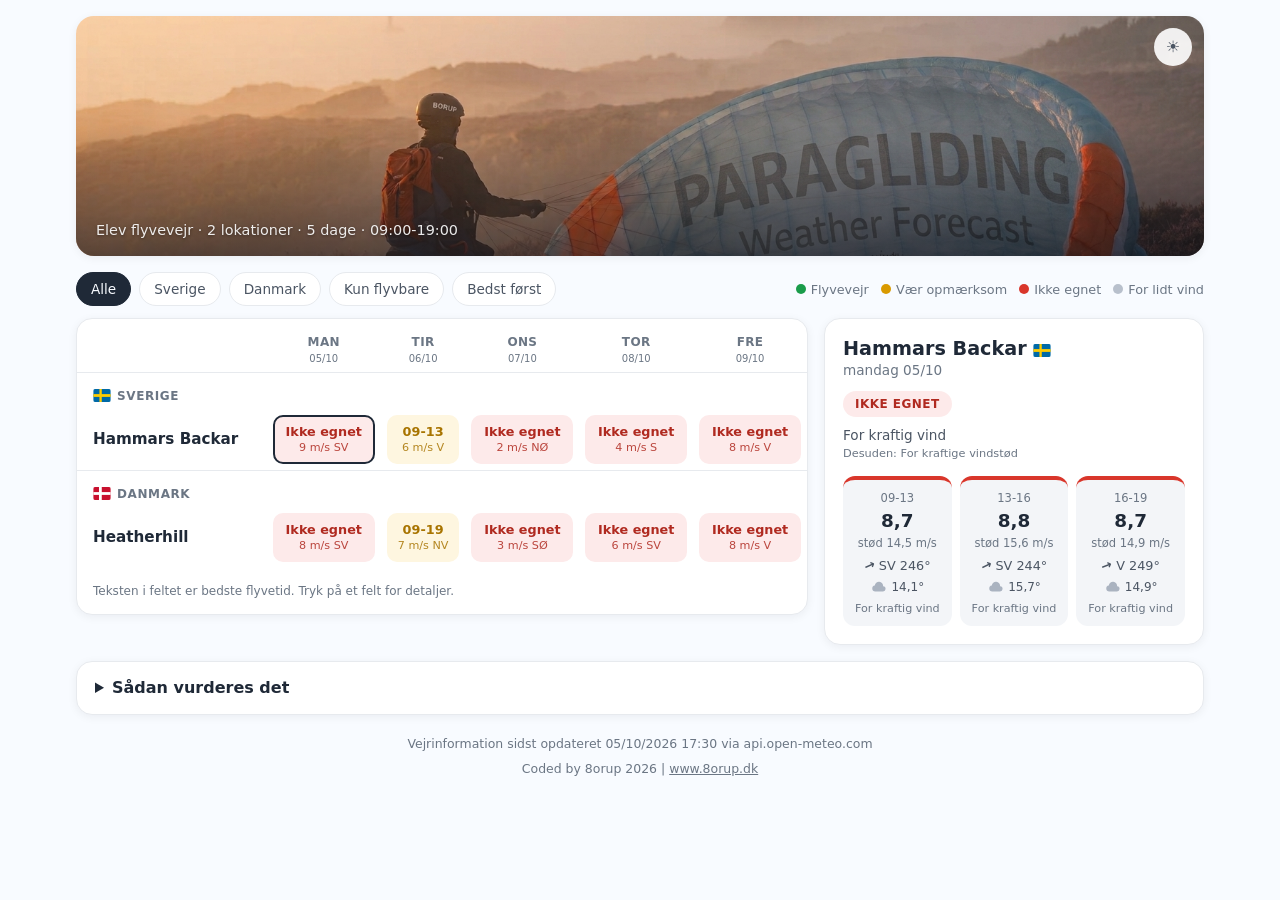
==== beta/index.html @ 3521bd7c "Add files via upload" ====
<!DOCTYPE html>
<html lang="da">
<head>
<meta charset="UTF-8">
<meta name="viewport" content="width=device-width, initial-scale=1.0">
<meta name="format-detection" content="telephone=no, date=no, address=no, email=no">
<title>Elev flyvevejr for paragliding i Danmark og Sverige</title>
<meta name="description" content="5 dages flyvevejr for paragliding på Hammars Backar, Heatherhill og Kyndeløse. Vind, vindstød, retning og nedbør, vurderet med elever i tanke.">
<meta name="robots" content="index, follow">
<link rel="canonical" href="https://www.8orup.dk/pg/">
<meta property="og:type" content="website">
<meta property="og:title" content="Elev flyvevejr for paragliding">
<meta property="og:description" content="5 dages flyvevejr for paragliding på Hammars Backar, Heatherhill og Kyndeløse.">
<meta property="og:url" content="https://www.8orup.dk/pg/">
<meta property="og:image" content="https://www.8orup.dk/pg/borup.jpg">
<link rel="stylesheet" href="style.css?v=19">
<script>
  (function () {
    try {
      var saved = localStorage.getItem("theme");
      if (saved === "light" || saved === "dark") {
        document.documentElement.setAttribute("data-theme", saved);
      }
    } catch (e) {}
  })();
</script>
</head>
<body>

<h1 class="visually-hidden">Elev flyvevejr for paragliding</h1>

<header class="hero">
  <button class="theme-toggle" id="theme-toggle" type="button" aria-label="Skift mellem lys og mørk">🌙</button>
  <p class="hero-text" id="hero-sub">Elev flyvevejr</p>
</header>

<div class="toolbar">
  <div class="filters" id="filters"></div>
  <button class="chip" id="only-fly" type="button" aria-pressed="false">Kun flyvbare</button>
  <button class="chip" id="sort" type="button" aria-pressed="false">Bedst først</button>
  <span class="spacer"></span>
  <div class="legend">
    <span><i class="dot bg-green"></i>Flyvevejr</span>
    <span><i class="dot bg-yellow"></i>Vær opmærksom</span>
    <span><i class="dot bg-red"></i>Ikke egnet</span>
    <span><i class="dot bg-grey"></i>For lidt vind</span>
  </div>
</div>

<div class="layout">
  <section class="panel">
    <div class="matrix-wrap"><table class="matrix" id="matrix"></table></div>
    <p class="matrix-foot">Teksten i feltet er bedste flyvetid. Tryk på et felt for detaljer.</p>
  </section>
  <aside class="panel detail" id="detail" aria-live="polite"></aside>
</div>

<div class="scrim" id="scrim"></div>

<details class="panel rules">
  <summary>Sådan vurderes det</summary>
  <div class="rules-grid">
    <div>
      <h3>Vindretning</h3>
      <p>Hver lokation har sine egne grønne og gule retninger. De vises som kompas når du trykker på et felt.</p>
    </div>
    <div>
      <h3>Vindstyrke</h3>
      <ul>
        <li>⚪ Under 3 m/s for lidt vind</li>
        <li>🟡 3-4 m/s marginalt</li>
        <li>🟢 4-7 m/s flyvbart</li>
        <li>🟡 7-8 m/s krævende</li>
        <li>🔴 Over 8 m/s for kraftig</li>
      </ul>
    </div>
    <div>
      <h3>Vindstød</h3>
      <ul>
        <li>🟢 Til og med 11 m/s</li>
        <li>🟡 11-13 m/s</li>
        <li>🔴 Over 13 m/s</li>
      </ul>
    </div>
    <div>
      <h3>Nedbør</h3>
      <ul>
        <li>🟢 Ingen målbar nedbør</li>
        <li>🟡 Nedbør i perioder</li>
        <li>🔴 Regn over 1 mm/t</li>
      </ul>
    </div>
    <div>
      <h3>Samlet vurdering</h3>
      <p>Én rød faktor gør perioden rød. Ingen røde men mindst én gul gør den gul. Alt grønt giver grøn.</p>
    </div>
    <div>
      <h3>Tidsvinduer</h3>
      <p>09-13, 13-16 og 16-19. Dagens farve viser det bedste vindue, så én dårlig periode ikke gør hele dagen dårlig.</p>
    </div>
  </div>
  <p class="note">Modellen er lavet til elever og er bevidst konservativ. Den er ikke en flyvetilladelse og erstatter ikke pilotens egen vurdering på stedet.</p>
</details>

<p class="updated" id="updated">Henter data...</p>

<footer class="page-footer">
  <p>Coded by 8orup 2026 | <a href="https://www.8orup.dk" target="_blank" rel="noopener">www.8orup.dk</a></p>
</footer>

<script>
  // ---------- Tema skift (lys / mørk) ----------
  const themeToggle = document.getElementById("theme-toggle");

  function applyThemeIcon() {
    const isDark = document.documentElement.getAttribute("data-theme") === "dark";
    themeToggle.textContent = isDark ? "🌙" : "☀️";
  }
  applyThemeIcon();

  themeToggle.addEventListener("click", () => {
    const isDark = document.documentElement.getAttribute("data-theme") === "dark";
    const next = isDark ? "light" : "dark";
    document.documentElement.setAttribute("data-theme", next);
    try { localStorage.setItem("theme", next); } catch (e) {}
    applyThemeIcon();
  });

  // ---------- Konstanter og hjælpere ----------
  const STATUS_LABEL = { green: "Flyvevejr", yellow: "Vær opmærksom", red: "Ikke egnet", grey: "For lidt vind" };
  const STATUS_SHORT = { green: "Ja", yellow: "Gul", red: "Nej", grey: "Lav" };
  const STATUS_RANK  = { green: 0, yellow: 1, grey: 2, red: 3 };

  const COUNTRY_NAME = { DK: "Danmark", SE: "Sverige", NO: "Norge", DE: "Tyskland" };
  const FLAG_EMOJI   = { "🇸🇪": "SE", "🇩🇰": "DK", "🇳🇴": "NO", "🇩🇪": "DE" };

  // Rigtige flag som SVG. Windows viser flag-emojis som bogstaver
  const FLAG_SVG = {
    SE: '<svg viewBox="0 0 37 28"><rect width="37" height="28" fill="#006AA7"/><rect x="13" width="5" height="28" fill="#FECC02"/><rect y="11" width="37" height="6" fill="#FECC02"/></svg>',
    DK: '<svg viewBox="0 0 37 28"><rect width="37" height="28" fill="#C8102E"/><rect x="12" width="6" height="28" fill="#fff"/><rect y="11" width="37" height="6" fill="#fff"/></svg>',
    NO: '<svg viewBox="0 0 22 16"><rect width="22" height="16" fill="#BA0C2F"/><rect x="6" width="4" height="16" fill="#fff"/><rect y="6" width="22" height="4" fill="#fff"/><rect x="7" width="2" height="16" fill="#00205B"/><rect y="7" width="22" height="2" fill="#00205B"/></svg>',
    DE: '<svg viewBox="0 0 5 3"><rect width="5" height="1" fill="#000"/><rect y="1" width="5" height="1" fill="#DD0000"/><rect y="2" width="5" height="1" fill="#FFCE00"/></svg>'
  };

  const WEEKDAYS      = ["Søn", "Man", "Tir", "Ons", "Tor", "Fre", "Lør"];
  const WEEKDAYS_FULL = ["søndag", "mandag", "tirsdag", "onsdag", "torsdag", "fredag", "lørdag"];

  const num1 = v => v.toFixed(1).replace(".", ",");
  const pad2 = v => String(v).padStart(2, "0");
  const parseDate = iso => new Date(iso + "T00:00:00");
  const ddmm = iso => { const d = parseDate(iso); return pad2(d.getDate()) + "/" + pad2(d.getMonth() + 1); };

  // PowerShell 5.1 kan skrive et array med ét element som en enkelt værdi
  function toArray(v) {
    if (!v) return [];
    if (Array.isArray(v)) return v;
    if (Array.isArray(v.value)) return v.value;
    return [v];
  }

  function countryOf(site) {
    return site.country || FLAG_EMOJI[site.flag] || "XX";
  }

  function flagHtml(code) {
    return FLAG_SVG[code] ? '<span class="flag">' + FLAG_SVG[code] + '</span>' : "";
  }

  function windArrow(degrees) {
    // Pilen peger derhen vinden blæser hen
    return '<span class="arrow" style="transform: rotate(' + ((degrees + 180) % 360) + 'deg)">&#8593;</span>';
  }

  // Egne SVG-vejrikoner så de ser ens ud på alle platforme
  const WEATHER_ICON = {
    clear:
      '<svg viewBox="0 0 24 24"><circle cx="12" cy="12" r="5" fill="#f6b73c"/>' +
      '<g stroke="#f6b73c" stroke-width="2" stroke-linecap="round">' +
      '<line x1="12" y1="1.5" x2="12" y2="4"/><line x1="12" y1="20" x2="12" y2="22.5"/>' +
      '<line x1="1.5" y1="12" x2="4" y2="12"/><line x1="20" y1="12" x2="22.5" y2="12"/>' +
      '<line x1="4.6" y1="4.6" x2="6.3" y2="6.3"/><line x1="17.7" y1="17.7" x2="19.4" y2="19.4"/>' +
      '<line x1="4.6" y1="19.4" x2="6.3" y2="17.7"/><line x1="17.7" y1="6.3" x2="19.4" y2="4.6"/></g></svg>',
    partly:
      '<svg viewBox="0 0 24 24"><circle cx="8" cy="8" r="3.2" fill="#f6b73c"/>' +
      '<g stroke="#f6b73c" stroke-width="1.6" stroke-linecap="round">' +
      '<line x1="8" y1="1.8" x2="8" y2="3"/><line x1="1.8" y1="8" x2="3" y2="8"/>' +
      '<line x1="3.6" y1="3.6" x2="4.5" y2="4.5"/><line x1="12.4" y1="3.6" x2="11.5" y2="4.5"/></g>' +
      '<path d="M9 19a3.6 3.6 0 0 1-.5-7.15A5 5 0 0 1 18.5 12.5 3.2 3.2 0 0 1 18 19H9z" fill="#aab3c0"/></svg>',
    cloud:
      '<svg viewBox="0 0 24 24"><path d="M7 18a4 4 0 0 1-.6-7.95A5.5 5.5 0 0 1 17.5 11 3.5 3.5 0 0 1 17 18H7z" fill="#aab3c0"/></svg>',
    fog:
      '<svg viewBox="0 0 24 24"><path d="M7 13a4 4 0 0 1-.6-7.95A5.5 5.5 0 0 1 17.5 6 3.5 3.5 0 0 1 17 13H7z" fill="#aab3c0"/>' +
      '<g stroke="#9aa4b2" stroke-width="2" stroke-linecap="round"><line x1="6" y1="17" x2="18" y2="17"/><line x1="8" y1="20" x2="16" y2="20"/></g></svg>',
    rain:
      '<svg viewBox="0 0 24 24"><path d="M7 15a4 4 0 0 1-.6-7.95A5.5 5.5 0 0 1 17.5 8 3.5 3.5 0 0 1 17 15H7z" fill="#aab3c0"/>' +
      '<g stroke="#4a90d9" stroke-width="2" stroke-linecap="round"><line x1="9" y1="18" x2="8" y2="21"/><line x1="13" y1="18" x2="12" y2="21"/><line x1="17" y1="18" x2="16" y2="21"/></g></svg>',
    snow:
      '<svg viewBox="0 0 24 24"><path d="M7 14a4 4 0 0 1-.6-7.95A5.5 5.5 0 0 1 17.5 7 3.5 3.5 0 0 1 17 14H7z" fill="#aab3c0"/>' +
      '<g fill="#8fbce8"><circle cx="9" cy="19" r="1.3"/><circle cx="13" cy="19" r="1.3"/><circle cx="17" cy="19" r="1.3"/></g></svg>',
    thunder:
      '<svg viewBox="0 0 24 24"><path d="M7 14a4 4 0 0 1-.6-7.95A5.5 5.5 0 0 1 17.5 7 3.5 3.5 0 0 1 17 14H7z" fill="#aab3c0"/>' +
      '<path d="M12 13l-3 5h2.2l-1 4 4-6h-2.4l1.2-3z" fill="#f6b73c"/></svg>'
  };

  // WMO-vejrkode fra open-meteo oversat til et af vores ikoner
  function weatherIconKey(code) {
    if (code === 0) return "clear";
    if (code <= 2) return "partly";
    if (code === 3) return "cloud";
    if (code === 45 || code === 48) return "fog";
    if (code >= 51 && code <= 67) return "rain";
    if (code >= 71 && code <= 77) return "snow";
    if (code >= 80 && code <= 82) return "rain";
    if (code >= 85 && code <= 86) return "snow";
    if (code >= 95) return "thunder";
    return "cloud";
  }

  function weatherIconHtml(code) {
    if (typeof code !== "number") return "";
    return WEATHER_ICON[weatherIconKey(code)] || "";
  }

  // ---------- Kompas ----------

  // Buer fra weather.json kan være {from,to} eller [from,to]
  function arcList(v) {
    return toArray(v).map(a => Array.isArray(a) ? { from: a[0], to: a[1] } : { from: a.from, to: a.to })
                     .filter(a => typeof a.from === "number" && typeof a.to === "number");
  }

  function arcText(v) {
    return arcList(v).map(a => a.from + "°-" + a.to + "°").join(" og ");
  }

  function arcPath(cx, cy, r, from, to) {
    if (to < from) to += 360;
    const a1 = (from - 90) * Math.PI / 180;
    const a2 = (to - 90) * Math.PI / 180;
    const large = (to - from) > 180 ? 1 : 0;
    return "M" + (cx + r * Math.cos(a1)) + " " + (cy + r * Math.sin(a1)) +
           " A" + r + " " + r + " 0 " + large + " 1 " + (cx + r * Math.cos(a2)) + " " + (cy + r * Math.sin(a2));
  }

  function compassSvg(site, degrees) {
    let s = '<svg width="96" height="96" viewBox="0 0 96 96" role="img" aria-label="Kompas med gode vindretninger">';
    s += '<circle cx="48" cy="48" r="36" fill="none" stroke="var(--red)" stroke-opacity=".35" stroke-width="9"/>';
    arcList(site.fairArcs).forEach(a => s += '<path d="' + arcPath(48, 48, 36, a.from, a.to) + '" fill="none" stroke="var(--yellow)" stroke-width="9"/>');
    arcList(site.goodArcs).forEach(a => s += '<path d="' + arcPath(48, 48, 36, a.from, a.to) + '" fill="none" stroke="var(--green)" stroke-width="9"/>');
    [["N", 48, 9], ["Ø", 89, 51], ["S", 48, 94], ["V", 7, 51]].forEach(l =>
      s += '<text x="' + l[1] + '" y="' + l[2] + '" font-size="8" text-anchor="middle" fill="var(--muted)">' + l[0] + '</text>');
    // Pilen kommer ind fra vindretningen mod midten
    s += '<g transform="rotate(' + degrees + ' 48 48)">' +
           '<line x1="48" y1="16" x2="48" y2="56" stroke="var(--strong)" stroke-width="3" stroke-linecap="round"/>' +
           '<path d="M41 52 L48 62 L55 52 Z" fill="var(--strong)"/></g>';
    return s + '</svg>';
  }

  // ---------- Tilstand ----------
  let DATA = null;
  const state = { country: "ALL", onlyFly: false, sort: false, site: null, day: 0 };

  function isFlyable(site) {
    return site.days.some(d => d.status === "green" || d.status === "yellow");
  }

  function visibleSites() {
    let list = DATA.sites.slice();
    if (state.country !== "ALL") list = list.filter(s => countryOf(s) === state.country);
    if (state.onlyFly) list = list.filter(isFlyable);
    if (state.sort) {
      const di = state.day;
      list.sort((a, b) => (STATUS_RANK[(a.days[di] || {}).status] ?? 9) - (STATUS_RANK[(b.days[di] || {}).status] ?? 9));
    }
    return list;
  }

  // ---------- Filtre ----------
  function renderFilters() {
    const countries = [...new Set(DATA.sites.map(countryOf))];
    const el = document.getElementById("filters");

    // Filtre giver kun mening når der er mere end ét land
    if (countries.length < 2) { el.innerHTML = ""; return; }

    const opts = [["ALL", "Alle"]].concat(countries.map(c => [c, COUNTRY_NAME[c] || c]));
    el.innerHTML = opts.map(o =>
      '<button class="chip" type="button" data-c="' + o[0] + '" aria-pressed="' + (state.country === o[0]) + '">' + o[1] + '</button>'
    ).join("");
  }

  // ---------- Oversigt ----------
  function cellHtml(site, day, dayIndex) {
    const selected = state.site === site.name && state.day === dayIndex;
    const top = day.bestTime
      ? day.bestTime
      : '<span class="long">' + STATUS_LABEL[day.status] + '</span><span class="short">' + STATUS_SHORT[day.status] + '</span>';

    return '<button type="button" class="cell st-' + day.status + (selected ? ' selected' : '') + '" ' +
             'data-site="' + site.name + '" data-day="' + dayIndex + '" ' +
             'aria-label="' + site.name + ', ' + WEEKDAYS_FULL[parseDate(day.date).getDay()] + ': ' + STATUS_LABEL[day.status] + '">' +
             '<b>' + top + '</b>' +
             '<span class="sub">' + Math.round(day.wind) + ' m/s ' + day.direction + '</span>' +
           '</button>';
  }

  function renderMatrix() {
    const list = visibleSites();
    const days = DATA.sites[0].days;
    const todayIso = new Date().toISOString().slice(0, 10);
    const cols = days.length + 1;

    let h = '<thead><tr><th class="site"></th>';
    days.forEach(d => {
      const isToday = d.date === todayIso;
      h += '<th class="' + (isToday ? 'today' : '') + '">' +
             (isToday ? 'I dag' : WEEKDAYS[parseDate(d.date).getDay()]) +
             '<small>' + ddmm(d.date) + '</small></th>';
    });
    h += '</tr></thead><tbody>';

    // Grupperes efter land, medmindre der sorteres efter bedste status
    const groups = state.sort
      ? [[null, list]]
      : [...new Set(list.map(countryOf))].map(c => [c, list.filter(s => countryOf(s) === c)]);

    groups.forEach(([country, sites]) => {
      if (country) {
        h += '<tr class="group-row"><td colspan="' + cols + '">' + flagHtml(country) + (COUNTRY_NAME[country] || country) + '</td></tr>';
      }
      sites.forEach(site => {
        const good = arcText(site.goodArcs);
        h += '<tr><td class="site"><div class="site-name">' + site.name + '</div>' +
               (good ? '<div class="site-meta">Grøn ' + good + '</div>' : '') + '</td>';
        site.days.forEach((d, i) => h += '<td>' + cellHtml(site, d, i) + '</td>');
        h += '</tr>';
      });
    });

    if (!list.length) h += '<tr><td colspan="' + cols + '" class="empty">Ingen lokationer matcher filteret</td></tr>';

    document.getElementById("matrix").innerHTML = h + '</tbody>';
  }

  // ---------- Detaljer ----------
  function renderDetail() {
    const el = document.getElementById("detail");
    const site = DATA.sites.find(s => s.name === state.site);
    const day = site && site.days[state.day];

    if (!day) { el.innerHTML = '<p class="empty">Vælg et felt i oversigten</p>'; return; }

    const windows = toArray(day.windows).filter(w => w && typeof w.wind === "number");
    const secondary = toArray(day.secondaryReasons);
    const rep = windows.find(w => w.status === day.status) || day;

    let h =
      '<div class="detail-head">' +
        '<div><h2>' + site.name + ' ' + flagHtml(countryOf(site)) + '</h2>' +
        '<div class="date">' + WEEKDAYS_FULL[parseDate(day.date).getDay()] + ' ' + ddmm(day.date) + '</div></div>' +
        '<button class="close" id="detail-close" type="button" aria-label="Luk">&times;</button>' +
      '</div>' +
      '<span class="pill st-' + day.status + '">' + STATUS_LABEL[day.status].toUpperCase() + '</span>' +
      (day.bestTime ? '<p class="best">Bedste flyvetid <b>' + day.bestTime + '</b></p>' : '') +
      '<p class="reason">' + (day.primaryReason || day.reason) +
        (secondary.length && day.status !== "green" ? '<small>Desuden: ' + secondary.join(", ") + '</small>' : '') +
      '</p>';

    if (windows.length) {
      h += '<div class="windows">';
      windows.forEach(w => {
        h += '<div class="win st-' + w.status + '" title="' + w.label + '">' +
               '<div class="t">' + w.range + '</div>' +
               '<div class="w">' + num1(w.wind) + '</div>' +
               '<div class="g">stød ' + num1(w.gust) + ' m/s</div>' +
               '<div class="d">' + windArrow(w.degrees) + w.direction + ' ' + Math.round(w.degrees) + '°</div>' +
               '<div class="wx">' + weatherIconHtml(w.weatherCode) + num1(w.temperature) + '°' +
                 (w.precipitation > 0 ? ' · ' + num1(w.precipitation) + ' mm' : '') + '</div>' +
               '<div class="why">' + (w.primaryReason || w.reason) + '</div>' +
             '</div>';
      });
      h += '</div>';
    }

    if (arcList(site.goodArcs).length) {
      h += '<div class="compass-row">' + compassSvg(site, rep.degrees) +
             '<ul class="compass-txt">' +
               '<li><i class="dot bg-green"></i>' + arcText(site.goodArcs) + '</li>' +
               (arcList(site.fairArcs).length ? '<li><i class="dot bg-yellow"></i>' + arcText(site.fairArcs) + '</li>' : '') +
               '<li><i class="dot bg-red"></i>Resten</li>' +
               '<li class="hint">Pilen viser vinden i det bedste vindue</li>' +
             '</ul></div>';
    }

    if (site.windy) {
      h += '<div class="links"><a href="' + site.windy + '" target="_blank" rel="noopener">Se vind på Windy &#8599;</a></div>';
    }

    el.innerHTML = h;
    document.getElementById("detail-close").addEventListener("click", closeDetail);
  }

  const detailEl = document.getElementById("detail");
  const scrimEl = document.getElementById("scrim");

  function openDetail()  { detailEl.classList.add("open");    scrimEl.classList.add("open"); }
  function closeDetail() { detailEl.classList.remove("open"); scrimEl.classList.remove("open"); }

  function renderAll() { renderFilters(); renderMatrix(); renderDetail(); }

  // ---------- Hændelser ----------
  document.getElementById("filters").addEventListener("click", e => {
    const b = e.target.closest("[data-c]");
    if (!b) return;
    state.country = b.dataset.c;
    renderAll();
  });

  document.getElementById("only-fly").addEventListener("click", e => {
    state.onlyFly = !state.onlyFly;
    e.currentTarget.setAttribute("aria-pressed", state.onlyFly);
    renderMatrix();
  });

  document.getElementById("sort").addEventListener("click", e => {
    state.sort = !state.sort;
    e.currentTarget.setAttribute("aria-pressed", state.sort);
    renderMatrix();
  });

  document.getElementById("matrix").addEventListener("click", e => {
    const b = e.target.closest(".cell");
    if (!b) return;
    state.site = b.dataset.site;
    state.day = Number(b.dataset.day);
    renderMatrix();
    renderDetail();
    openDetail();
  });

  scrimEl.addEventListener("click", closeDetail);
  document.addEventListener("keydown", e => { if (e.key === "Escape") closeDetail(); });

  function formatUpdated(iso) {
    const d = new Date(iso);
    return "Vejrinformation sidst opdateret " + pad2(d.getDate()) + "/" + pad2(d.getMonth() + 1) + "/" + d.getFullYear() +
           " " + pad2(d.getHours()) + ":" + pad2(d.getMinutes()) + " via api.open-meteo.com";
  }

  // ---------- Hent data ----------
  fetch("weather.json?" + Date.now())
    .then(r => {
      if (!r.ok) throw new Error("HTTP " + r.status);
      return r.json();
    })
    .then(data => {
      data.sites = toArray(data.sites);
      data.sites.forEach(s => s.days = toArray(s.days));
      DATA = data;

      // Start med den lokation der ser bedst ud i dag
      const first = data.sites.slice().sort((a, b) =>
        (STATUS_RANK[(a.days[0] || {}).status] ?? 9) - (STATUS_RANK[(b.days[0] || {}).status] ?? 9))[0];
      state.site = first ? first.name : null;

      document.getElementById("hero-sub").textContent =
        "Elev flyvevejr · " + data.sites.length + " lokationer · " + (data.forecastDays || 5) + " dage · " + (data.flyingHours || "");
      document.getElementById("updated").textContent = formatUpdated(data.updated);
      renderAll();
    })
    .catch(err => {
      document.getElementById("updated").textContent = "Kunne ikke hente weather.json (" + err.message + ")";
    });
</script>

</body>
</html>
---- beta/style.css ----
:root {
  --bg: #f8fbff;
  --text: #4b5563;
  --strong: #1f2937;
  --muted: #6b7684;
  --line: #e7eaee;
  --card-bg: #ffffff;
  --card-shadow: 0 2px 10px rgba(20, 25, 35, 0.06);
  --surface: #f3f5f8;
  --accent: #2b6cb0;

  --green: #1a9c4a;
  --green-bg: #e8f7ee;
  --green-text: #157a3b;

  --yellow: #d99a00;
  --yellow-bg: #fef6e0;
  --yellow-text: #a87400;

  --red: #d9362b;
  --red-bg: #fdeaea;
  --red-text: #b02a20;

  --grey: #b8c0cc;
  --grey-bg: #eef1f4;
  --grey-text: #6b7684;
}

:root[data-theme="dark"] {
  --bg: #14171c;
  --text: #c9d1d9;
  --strong: #e6edf3;
  --muted: #8b949e;
  --line: #2a2f37;
  --card-bg: #1b1f26;
  --card-shadow: 0 2px 12px rgba(0, 0, 0, 0.45);
  --surface: #232831;
  --accent: #6aa9ff;

  --green: #2ecc71;
  --green-bg: rgba(26, 156, 74, 0.18);
  --green-text: #57d98a;

  --yellow: #e0a92e;
  --yellow-bg: rgba(217, 154, 0, 0.18);
  --yellow-text: #f0c14b;

  --red: #e15a4f;
  --red-bg: rgba(217, 54, 43, 0.20);
  --red-text: #f08a80;

  --grey: #6b7684;
  --grey-bg: rgba(255, 255, 255, 0.08);
  --grey-text: #aeb6c0;
}

html[data-theme="dark"] { background: #14171c; }

* { box-sizing: border-box; margin: 0; padding: 0; }

body {
  font-family: system-ui, -apple-system, "Segoe UI", Roboto, sans-serif;
  background: var(--bg);
  color: var(--text);
  line-height: 1.5;
  padding: 16px 16px 48px;
  max-width: 1160px;
  margin: 0 auto;
}

button { font: inherit; color: inherit; }

.visually-hidden {
  position: absolute;
  width: 1px;
  height: 1px;
  padding: 0;
  margin: -1px;
  overflow: hidden;
  clip: rect(0, 0, 0, 0);
  white-space: nowrap;
  border: 0;
}

/* ---------- Header ---------- */

.hero {
  position: relative;
  border-radius: 18px;
  overflow: hidden;
  aspect-ratio: 1584 / 672;
  max-height: 240px;
  width: 100%;
  background: #333 url("borup.jpg") center 35% / cover;
  box-shadow: var(--card-shadow);
  margin-bottom: 16px;
}

.hero::after {
  content: "";
  position: absolute;
  inset: 0;
  background: linear-gradient(0deg, rgba(15, 20, 30, 0.6) 0%, rgba(15, 20, 30, 0) 55%);
}

.hero-text {
  position: absolute;
  left: 20px;
  right: 20px;
  bottom: 14px;
  z-index: 1;
  color: rgba(255, 255, 255, 0.9);
  font-size: 0.9rem;
  text-shadow: 0 1px 3px rgba(0, 0, 0, 0.4);
}

.theme-toggle {
  position: absolute;
  top: 12px;
  right: 12px;
  z-index: 2;
  width: 38px;
  height: 38px;
  border-radius: 50%;
  border: 0;
  background: rgba(255, 255, 255, 0.9);
  cursor: pointer;
  font-size: 1rem;
  line-height: 1;
}

/* ---------- Værktøjslinje ---------- */

.toolbar {
  display: flex;
  flex-wrap: wrap;
  gap: 8px;
  align-items: center;
  margin-bottom: 12px;
}

.filters { display: flex; gap: 8px; flex-wrap: wrap; }

.chip {
  border: 1px solid var(--line);
  background: var(--card-bg);
  border-radius: 999px;
  padding: 6px 14px;
  font-size: 0.85rem;
  cursor: pointer;
}

.chip:hover { border-color: var(--muted); }

.chip[aria-pressed="true"] {
  background: var(--strong);
  color: var(--bg);
  border-color: var(--strong);
}

.toolbar .spacer { flex: 1; }

.legend {
  display: flex;
  gap: 12px;
  font-size: 0.8rem;
  color: var(--muted);
  flex-wrap: wrap;
}

.legend span { display: inline-flex; align-items: center; gap: 5px; }

.dot {
  width: 10px;
  height: 10px;
  border-radius: 50%;
  display: inline-block;
  flex: none;
}

.bg-green  { background: var(--green); }
.bg-yellow { background: var(--yellow); }
.bg-red    { background: var(--red); }
.bg-grey   { background: var(--grey); }

/* ---------- Layout ---------- */

.layout {
  display: grid;
  grid-template-columns: minmax(0, 1fr) 380px;
  gap: 16px;
  align-items: start;
}

.panel {
  background: var(--card-bg);
  border-radius: 16px;
  box-shadow: var(--card-shadow);
  border: 1px solid var(--line);
}

/* ---------- Oversigt ---------- */

.matrix-wrap { overflow-x: auto; padding-bottom: 8px; }

.matrix { width: 100%; border-collapse: separate; border-spacing: 0; }

.matrix th,
.matrix td { padding: 6px; text-align: center; }

.matrix thead th {
  font-size: 0.75rem;
  font-weight: 600;
  color: var(--muted);
  text-transform: uppercase;
  letter-spacing: 0.03em;
  padding-top: 14px;
}

.matrix thead th small {
  display: block;
  font-weight: 400;
  text-transform: none;
  letter-spacing: 0;
}

.matrix thead th.today { color: var(--accent); }

.matrix .site { text-align: left; padding-left: 16px; white-space: nowrap; }

.site-name { font-weight: 600; color: var(--strong); font-size: 0.95rem; }
.site-meta { font-size: 0.75rem; color: var(--muted); }

.group-row td {
  text-align: left;
  padding: 14px 16px 4px;
  font-size: 0.75rem;
  font-weight: 700;
  color: var(--muted);
  text-transform: uppercase;
  letter-spacing: 0.05em;
  border-top: 1px solid var(--line);
}

.flag {
  display: inline-block;
  width: 18px;
  height: 13px;
  vertical-align: -2px;
  margin-right: 6px;
  border-radius: 2px;
  overflow: hidden;
}

.flag svg { width: 100%; height: 100%; display: block; }

.cell {
  width: 100%;
  min-width: 62px;
  border: 2px solid transparent;
  border-radius: 10px;
  padding: 7px 4px;
  cursor: pointer;
  display: flex;
  flex-direction: column;
  align-items: center;
  gap: 1px;
  font-size: 0.78rem;
  line-height: 1.25;
}

.cell b { font-size: 0.8rem; }
.cell .sub { font-size: 0.7rem; opacity: 0.85; }
.cell .short { display: none; }

.cell.st-green  { background: var(--green-bg);  color: var(--green-text); }
.cell.st-yellow { background: var(--yellow-bg); color: var(--yellow-text); }
.cell.st-red    { background: var(--red-bg);    color: var(--red-text); }
.cell.st-grey   { background: var(--grey-bg);   color: var(--grey-text); }

.cell.selected { border-color: var(--strong); }
.cell:focus-visible { outline: 2px solid var(--accent); outline-offset: 2px; }

.matrix-foot { font-size: 0.75rem; color: var(--muted); padding: 6px 16px 14px; }

.empty { color: var(--muted); font-size: 0.9rem; padding: 20px 0; text-align: center; }

/* ---------- Detaljer ---------- */

.detail { padding: 18px; position: sticky; top: 16px; }

.detail-head { display: flex; justify-content: space-between; gap: 8px; align-items: flex-start; }
.detail h2 { font-size: 1.2rem; color: var(--strong); line-height: 1.2; }
.detail .date { font-size: 0.85rem; color: var(--muted); }

.pill {
  display: inline-block;
  margin-top: 10px;
  padding: 4px 12px;
  border-radius: 999px;
  font-size: 0.75rem;
  font-weight: 700;
  letter-spacing: 0.04em;
}

.pill.st-green  { background: var(--green-bg);  color: var(--green-text); }
.pill.st-yellow { background: var(--yellow-bg); color: var(--yellow-text); }
.pill.st-red    { background: var(--red-bg);    color: var(--red-text); }
.pill.st-grey   { background: var(--grey-bg);   color: var(--grey-text); }

.best { font-size: 0.9rem; margin-top: 6px; color: var(--strong); }

.reason { font-size: 0.85rem; margin-top: 8px; }
.reason small { display: block; color: var(--muted); }

.windows { display: grid; grid-template-columns: repeat(3, 1fr); gap: 8px; margin-top: 14px; }

.win {
  background: var(--surface);
  border-radius: 12px;
  padding: 10px 8px;
  text-align: center;
  border-top: 4px solid var(--grey);
}

.win.st-green  { border-top-color: var(--green); }
.win.st-yellow { border-top-color: var(--yellow); }
.win.st-red    { border-top-color: var(--red); }

.win .t   { font-size: 0.72rem; color: var(--muted); }
.win .w   { font-size: 1.15rem; font-weight: 700; color: var(--strong); }
.win .g   { font-size: 0.72rem; color: var(--muted); }
.win .d   { font-size: 0.8rem; margin-top: 4px; display: flex; justify-content: center; align-items: center; gap: 4px; }
.win .wx  { font-size: 0.75rem; margin-top: 2px; display: flex; justify-content: center; align-items: center; gap: 3px; }
.win .wx svg { width: 18px; height: 18px; }
.win .why { font-size: 0.7rem; margin-top: 6px; color: var(--muted); line-height: 1.3; }

.arrow { display: inline-block; font-weight: 700; }

.compass-row {
  display: flex;
  gap: 14px;
  align-items: center;
  margin-top: 16px;
  padding-top: 14px;
  border-top: 1px solid var(--line);
}

.compass-row svg { flex: none; }
.compass-txt { font-size: 0.8rem; }
.compass-txt li { list-style: none; display: flex; gap: 6px; align-items: center; }
.compass-txt .hint { color: var(--muted); margin-top: 4px; }

.links { margin-top: 14px; font-size: 0.85rem; }
.links a { color: var(--accent); text-decoration: none; font-weight: 600; }

.close {
  display: none;
  border: 0;
  background: var(--surface);
  width: 32px;
  height: 32px;
  border-radius: 50%;
  cursor: pointer;
  font-size: 1.2rem;
  flex: none;
}

.scrim { display: none; }

/* ---------- Sådan vurderes det ---------- */

details.rules { margin-top: 16px; padding: 14px 18px; }
details.rules summary { cursor: pointer; font-weight: 600; color: var(--strong); }

.rules-grid {
  display: grid;
  grid-template-columns: repeat(auto-fit, minmax(220px, 1fr));
  gap: 16px;
  margin-top: 12px;
  font-size: 0.85rem;
}

.rules-grid h3 { font-size: 0.85rem; color: var(--strong); margin-bottom: 4px; }
.rules-grid li { list-style: none; }

.note { font-size: 0.8rem; color: var(--muted); margin-top: 12px; }

.updated { text-align: center; font-size: 0.78rem; color: var(--muted); margin-top: 20px; }

.page-footer { text-align: center; color: var(--muted); font-size: 0.78rem; margin-top: 6px; }
.page-footer a { color: inherit; }

/* ---------- Mobil ---------- */

@media (max-width: 900px) {
  .layout { grid-template-columns: 1fr; }

  /* Detaljer glider op som et bundark */
  .detail {
    position: fixed;
    left: 0;
    right: 0;
    bottom: 0;
    top: auto;
    max-height: 85vh;
    overflow: auto;
    border-radius: 18px 18px 0 0;
    transform: translateY(105%);
    transition: transform 0.25s;
    z-index: 20;
  }

  .detail.open { transform: none; }
  .close { display: block; }

  .scrim { position: fixed; inset: 0; background: rgba(0, 0, 0, 0.35); z-index: 15; }
  .scrim.open { display: block; }

  .matrix .site {
    position: sticky;
    left: 0;
    background: var(--card-bg);
    z-index: 1;
    padding-left: 12px;
    max-width: 120px;
    white-space: normal;
  }

  .site-name { font-size: 0.85rem; line-height: 1.25; }
  .site-meta, .cell .sub, .cell .long { display: none; }
  .cell .short { display: inline; }

  .matrix th,
  .matrix td { padding: 4px 3px; }

  .cell { min-width: 48px; padding: 9px 2px; font-size: 0.72rem; }

  .legend { width: 100%; }
}
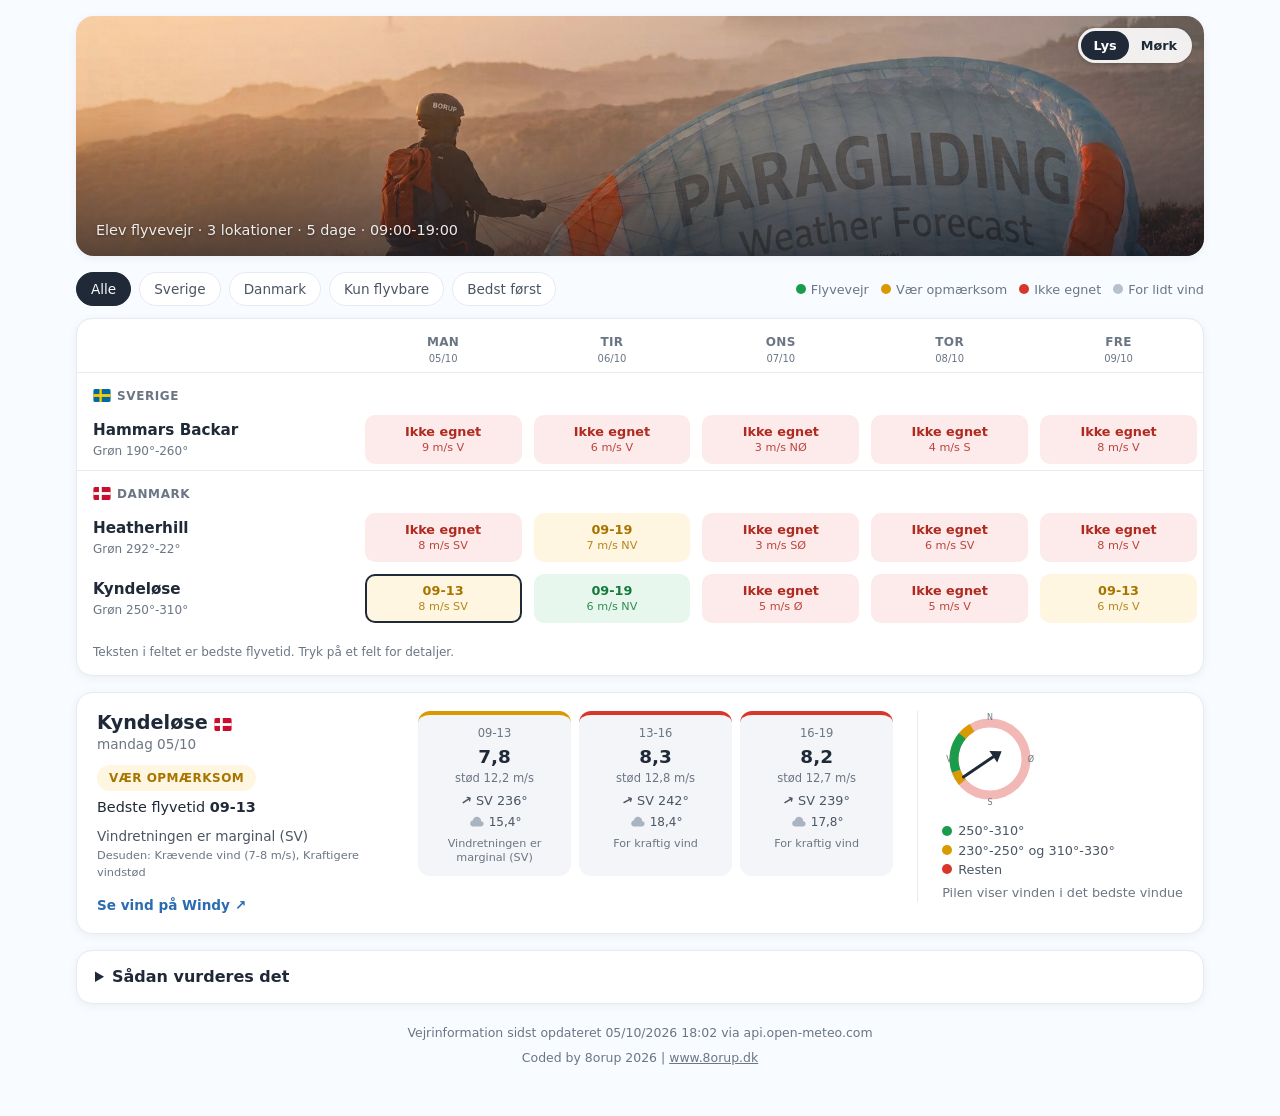
==== commit 08986a5c: "Update index.html" ====
--- a/beta/index.html
+++ b/beta/index.html
@@ -13,7 +13,7 @@
 <meta property="og:description" content="5 dages flyvevejr for paragliding på Hammars Backar, Heatherhill og Kyndeløse.">
 <meta property="og:url" content="https://www.8orup.dk/pg/">
 <meta property="og:image" content="https://www.8orup.dk/pg/borup.jpg">
-<link rel="stylesheet" href="style.css?v=19">
+<link rel="stylesheet" href="style.css?v=20">
 <script>
   (function () {
     try {
@@ -30,7 +30,10 @@
 <h1 class="visually-hidden">Elev flyvevejr for paragliding</h1>
 
 <header class="hero">
-  <button class="theme-toggle" id="theme-toggle" type="button" aria-label="Skift mellem lys og mørk">🌙</button>
+  <div class="theme-switch" role="group" aria-label="Tema">
+    <button type="button" data-theme-choice="light">Lys</button>
+    <button type="button" data-theme-choice="dark">Mørk</button>
+  </div>
   <p class="hero-text" id="hero-sub">Elev flyvevejr</p>
 </header>
 
@@ -110,21 +113,20 @@
 
 <script>
   // ---------- Tema skift (lys / mørk) ----------
-  const themeToggle = document.getElementById("theme-toggle");
-
-  function applyThemeIcon() {
-    const isDark = document.documentElement.getAttribute("data-theme") === "dark";
-    themeToggle.textContent = isDark ? "🌙" : "☀️";
-  }
-  applyThemeIcon();
-
-  themeToggle.addEventListener("click", () => {
-    const isDark = document.documentElement.getAttribute("data-theme") === "dark";
-    const next = isDark ? "light" : "dark";
+  const themeButtons = document.querySelectorAll("[data-theme-choice]");
+
+  function applyThemeButtons() {
+    const current = document.documentElement.getAttribute("data-theme") === "dark" ? "dark" : "light";
+    themeButtons.forEach(b => b.setAttribute("aria-pressed", b.dataset.themeChoice === current));
+  }
+  applyThemeButtons();
+
+  themeButtons.forEach(b => b.addEventListener("click", () => {
+    const next = b.dataset.themeChoice;
     document.documentElement.setAttribute("data-theme", next);
     try { localStorage.setItem("theme", next); } catch (e) {}
-    applyThemeIcon();
-  });
+    applyThemeButtons();
+  }));
 
   // ---------- Konstanter og hjælpere ----------
   const STATUS_LABEL = { green: "Flyvevejr", yellow: "Vær opmærksom", red: "Ikke egnet", grey: "For lidt vind" };
@@ -355,6 +357,7 @@
     const rep = windows.find(w => w.status === day.status) || day;
 
     let h =
+      '<div class="detail-info">' +
       '<div class="detail-head">' +
         '<div><h2>' + site.name + ' ' + flagHtml(countryOf(site)) + '</h2>' +
         '<div class="date">' + WEEKDAYS_FULL[parseDate(day.date).getDay()] + ' ' + ddmm(day.date) + '</div></div>' +
@@ -364,7 +367,9 @@
       (day.bestTime ? '<p class="best">Bedste flyvetid <b>' + day.bestTime + '</b></p>' : '') +
       '<p class="reason">' + (day.primaryReason || day.reason) +
         (secondary.length && day.status !== "green" ? '<small>Desuden: ' + secondary.join(", ") + '</small>' : '') +
-      '</p>';
+      '</p>' +
+      (site.windy ? '<div class="links"><a href="' + site.windy + '" target="_blank" rel="noopener">Se vind på Windy &#8599;</a></div>' : '') +
+      '</div>';
 
     if (windows.length) {
       h += '<div class="windows">';
@@ -392,10 +397,6 @@
              '</ul></div>';
     }
 
-    if (site.windy) {
-      h += '<div class="links"><a href="' + site.windy + '" target="_blank" rel="noopener">Se vind på Windy &#8599;</a></div>';
-    }
-
     el.innerHTML = h;
     document.getElementById("detail-close").addEventListener("click", closeDetail);
   }
@@ -436,6 +437,10 @@
     renderMatrix();
     renderDetail();
     openDetail();
+    // På computer ligger detaljerne under oversigten. Rul dem i syne hvis de er skjult
+    if (window.matchMedia("(min-width: 901px)").matches) {
+      detailEl.scrollIntoView({ behavior: "smooth", block: "nearest" });
+    }
   });
 
   scrimEl.addEventListener("click", closeDetail);
--- a/beta/style.css
+++ b/beta/style.css
@@ -114,19 +114,32 @@
   text-shadow: 0 1px 3px rgba(0, 0, 0, 0.4);
 }
 
-.theme-toggle {
+.theme-switch {
   position: absolute;
   top: 12px;
   right: 12px;
   z-index: 2;
-  width: 38px;
-  height: 38px;
-  border-radius: 50%;
+  display: flex;
+  padding: 3px;
+  border-radius: 999px;
+  background: rgba(255, 255, 255, 0.9);
+  box-shadow: 0 1px 4px rgba(0, 0, 0, 0.2);
+}
+
+.theme-switch button {
   border: 0;
-  background: rgba(255, 255, 255, 0.9);
+  background: none;
+  color: #1f2937;
+  padding: 5px 12px;
+  border-radius: 999px;
+  font-size: 0.8rem;
+  font-weight: 600;
   cursor: pointer;
-  font-size: 1rem;
-  line-height: 1;
+}
+
+.theme-switch button[aria-pressed="true"] {
+  background: #1f2937;
+  color: #fff;
 }
 
 /* ---------- Værktøjslinje ---------- */
@@ -185,11 +198,11 @@
 
 /* ---------- Layout ---------- */
 
+/* Oversigt øverst og detaljer under. Virker ens med 3 eller 30 lokationer */
 .layout {
   display: grid;
-  grid-template-columns: minmax(0, 1fr) 380px;
+  grid-template-columns: 1fr;
   gap: 16px;
-  align-items: start;
 }
 
 .panel {
@@ -287,7 +300,41 @@
 
 /* ---------- Detaljer ---------- */
 
-.detail { padding: 18px; position: sticky; top: 16px; }
+.detail {
+  padding: 18px 20px;
+  display: grid;
+  grid-template-columns: minmax(220px, 1fr) minmax(0, 1.6fr) auto;
+  gap: 24px;
+  align-items: start;
+  scroll-margin: 16px;
+}
+
+.detail > .empty { grid-column: 1 / -1; }
+.detail .windows { margin-top: 0; }
+
+/* Kompasset står lodret i sin egen kolonne på bred skærm */
+.detail .compass-row {
+  margin-top: 0;
+  padding-top: 0;
+  border-top: 0;
+  padding-left: 24px;
+  border-left: 1px solid var(--line);
+  flex-direction: column;
+  align-items: flex-start;
+}
+
+@media (max-width: 1100px) and (min-width: 901px) {
+  .detail { grid-template-columns: minmax(200px, 1fr) minmax(0, 1.6fr); }
+  .detail .compass-row {
+    grid-column: 1 / -1;
+    flex-direction: row;
+    align-items: center;
+    padding-left: 0;
+    border-left: 0;
+    padding-top: 14px;
+    border-top: 1px solid var(--line);
+  }
+}
 
 .detail-head { display: flex; justify-content: space-between; gap: 8px; align-items: flex-start; }
 .detail h2 { font-size: 1.2rem; color: var(--strong); line-height: 1.2; }
@@ -394,7 +441,16 @@
 /* ---------- Mobil ---------- */
 
 @media (max-width: 900px) {
-  .layout { grid-template-columns: 1fr; }
+  .detail { display: block; padding: 18px; }
+  .detail .windows { margin-top: 14px; }
+  .detail .compass-row {
+    flex-direction: row;
+    align-items: center;
+    margin-top: 16px;
+    padding: 14px 0 0;
+    border-left: 0;
+    border-top: 1px solid var(--line);
+  }
 
   /* Detaljer glider op som et bundark */
   .detail {
@@ -437,4 +493,6 @@
   .cell { min-width: 48px; padding: 9px 2px; font-size: 0.72rem; }
 
   .legend { width: 100%; }
-}
+
+  .theme-switch button { padding: 4px 10px; font-size: 0.75rem; }
+}
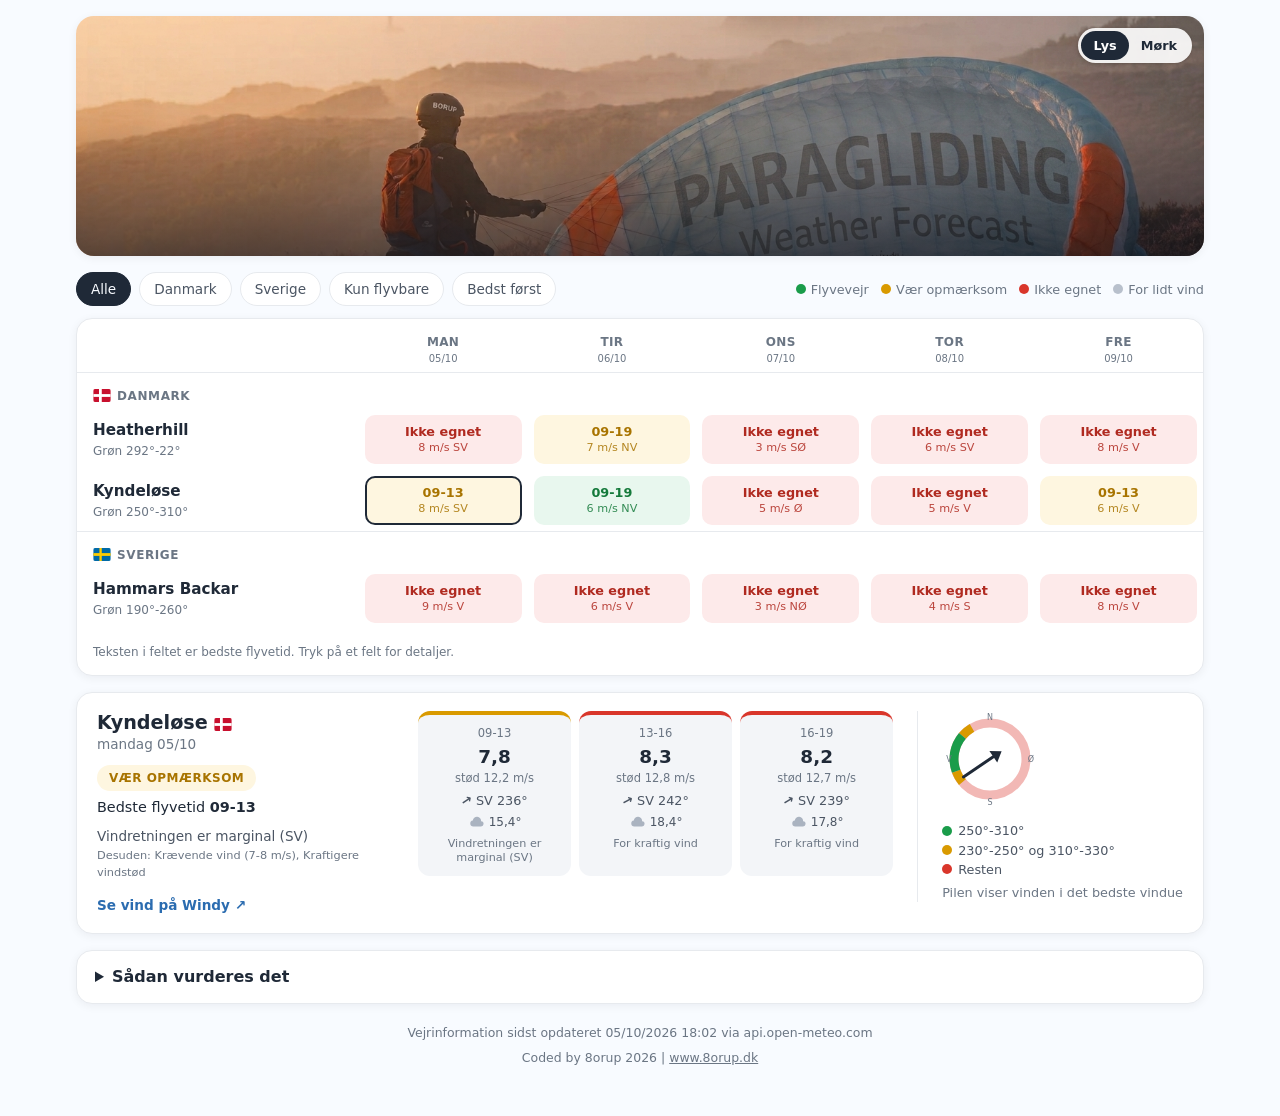
==== commit e8c3125d: "Update index.html" ====
--- a/beta/index.html
+++ b/beta/index.html
@@ -13,7 +13,7 @@
 <meta property="og:description" content="5 dages flyvevejr for paragliding på Hammars Backar, Heatherhill og Kyndeløse.">
 <meta property="og:url" content="https://www.8orup.dk/pg/">
 <meta property="og:image" content="https://www.8orup.dk/pg/borup.jpg">
-<link rel="stylesheet" href="style.css?v=20">
+<link rel="stylesheet" href="style.css?v=21">
 <script>
   (function () {
     try {
@@ -34,7 +34,6 @@
     <button type="button" data-theme-choice="light">Lys</button>
     <button type="button" data-theme-choice="dark">Mørk</button>
   </div>
-  <p class="hero-text" id="hero-sub">Elev flyvevejr</p>
 </header>
 
 <div class="toolbar">
@@ -134,6 +133,8 @@
   const STATUS_RANK  = { green: 0, yellow: 1, grey: 2, red: 3 };
 
   const COUNTRY_NAME = { DK: "Danmark", SE: "Sverige", NO: "Norge", DE: "Tyskland" };
+  // Rækkefølge af lande i oversigt og filtre. Ukendte lande kommer til sidst
+  const COUNTRY_ORDER = ["DK", "SE", "NO", "DE"];
   const FLAG_EMOJI   = { "🇸🇪": "SE", "🇩🇰": "DK", "🇳🇴": "NO", "🇩🇪": "DE" };
 
   // Rigtige flag som SVG. Windows viser flag-emojis som bogstaver
@@ -162,6 +163,11 @@
 
   function countryOf(site) {
     return site.country || FLAG_EMOJI[site.flag] || "XX";
+  }
+
+  function countryList(sites) {
+    const rank = c => { const i = COUNTRY_ORDER.indexOf(c); return i < 0 ? 99 : i; };
+    return [...new Set(sites.map(countryOf))].sort((a, b) => rank(a) - rank(b));
   }
 
   function flagHtml(code) {
@@ -279,7 +285,7 @@
 
   // ---------- Filtre ----------
   function renderFilters() {
-    const countries = [...new Set(DATA.sites.map(countryOf))];
+    const countries = countryList(DATA.sites);
     const el = document.getElementById("filters");
 
     // Filtre giver kun mening når der er mere end ét land
@@ -324,7 +330,7 @@
     // Grupperes efter land, medmindre der sorteres efter bedste status
     const groups = state.sort
       ? [[null, list]]
-      : [...new Set(list.map(countryOf))].map(c => [c, list.filter(s => countryOf(s) === c)]);
+        : countryList(list).map(c => [c, list.filter(s => countryOf(s) === c)]);
 
     groups.forEach(([country, sites]) => {
       if (country) {
@@ -468,8 +474,6 @@
         (STATUS_RANK[(a.days[0] || {}).status] ?? 9) - (STATUS_RANK[(b.days[0] || {}).status] ?? 9))[0];
       state.site = first ? first.name : null;
 
-      document.getElementById("hero-sub").textContent =
-        "Elev flyvevejr · " + data.sites.length + " lokationer · " + (data.forecastDays || 5) + " dage · " + (data.flyingHours || "");
       document.getElementById("updated").textContent = formatUpdated(data.updated);
       renderAll();
     })
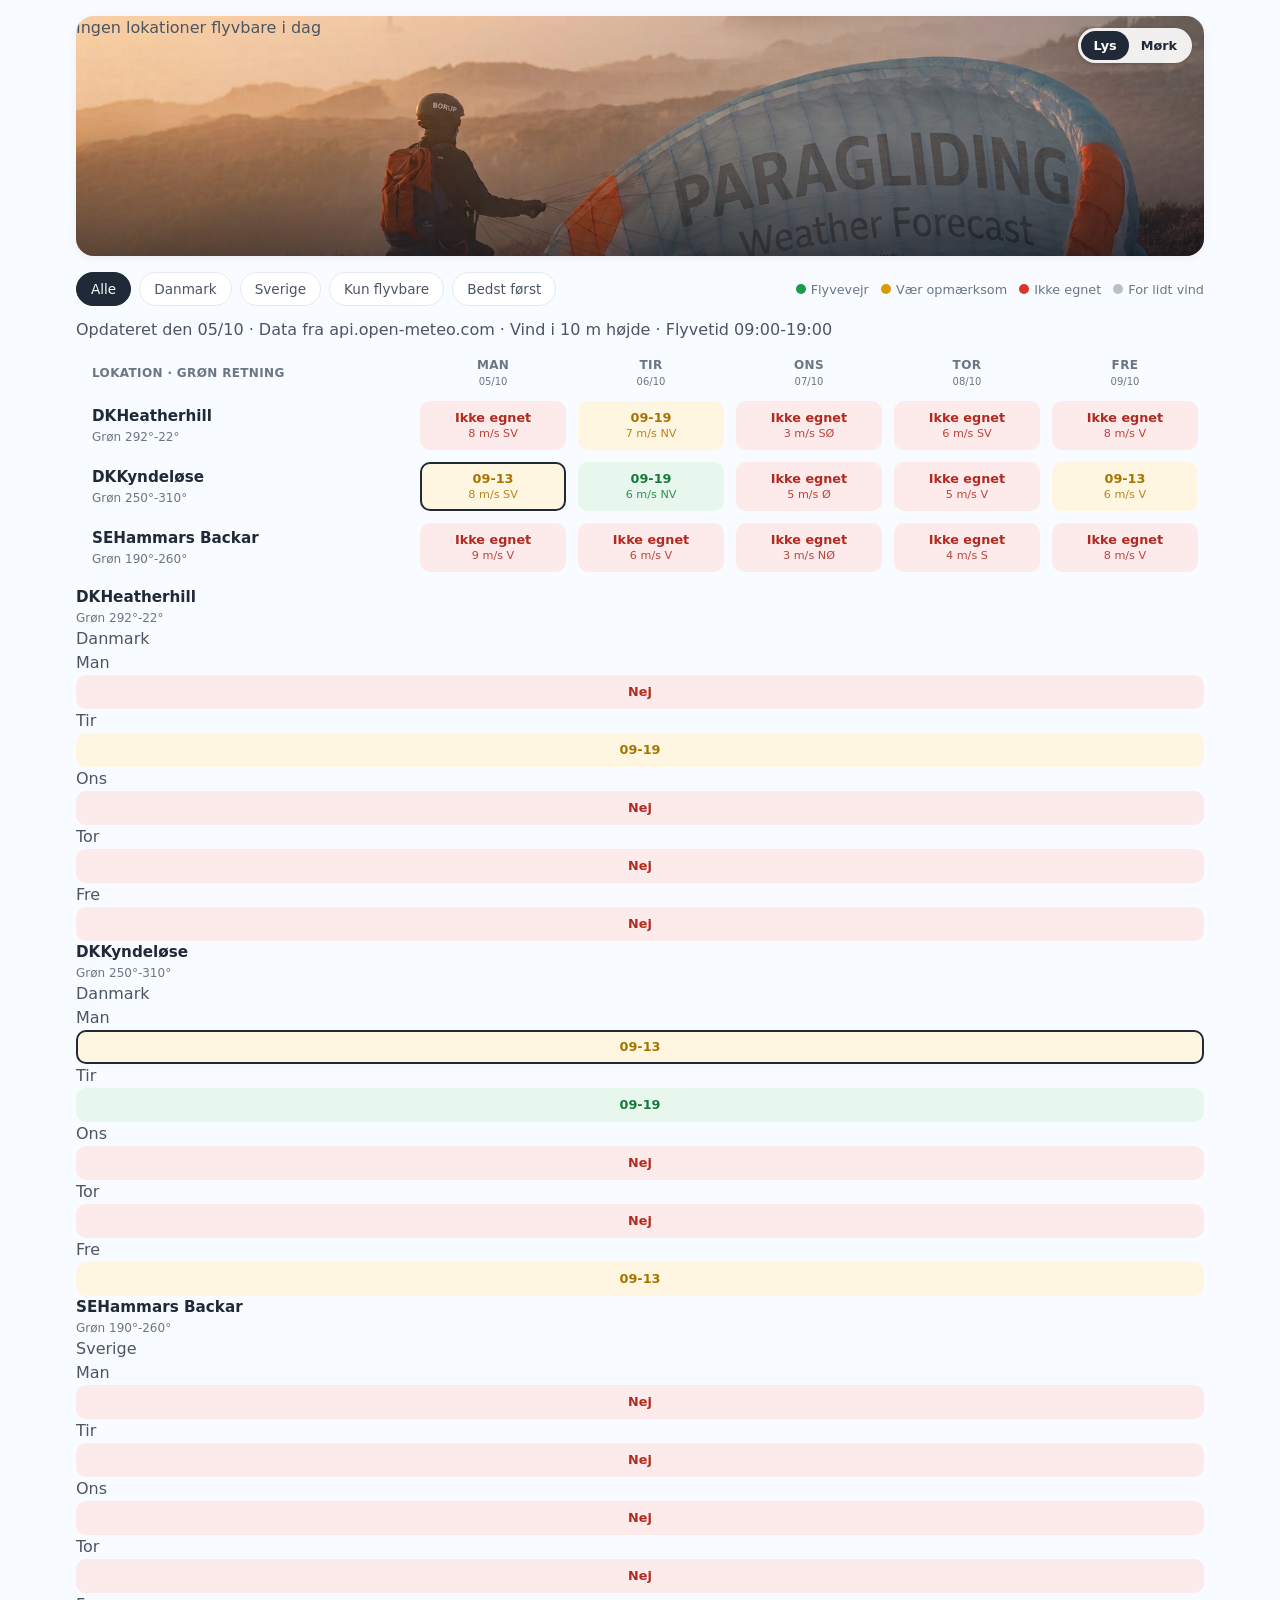
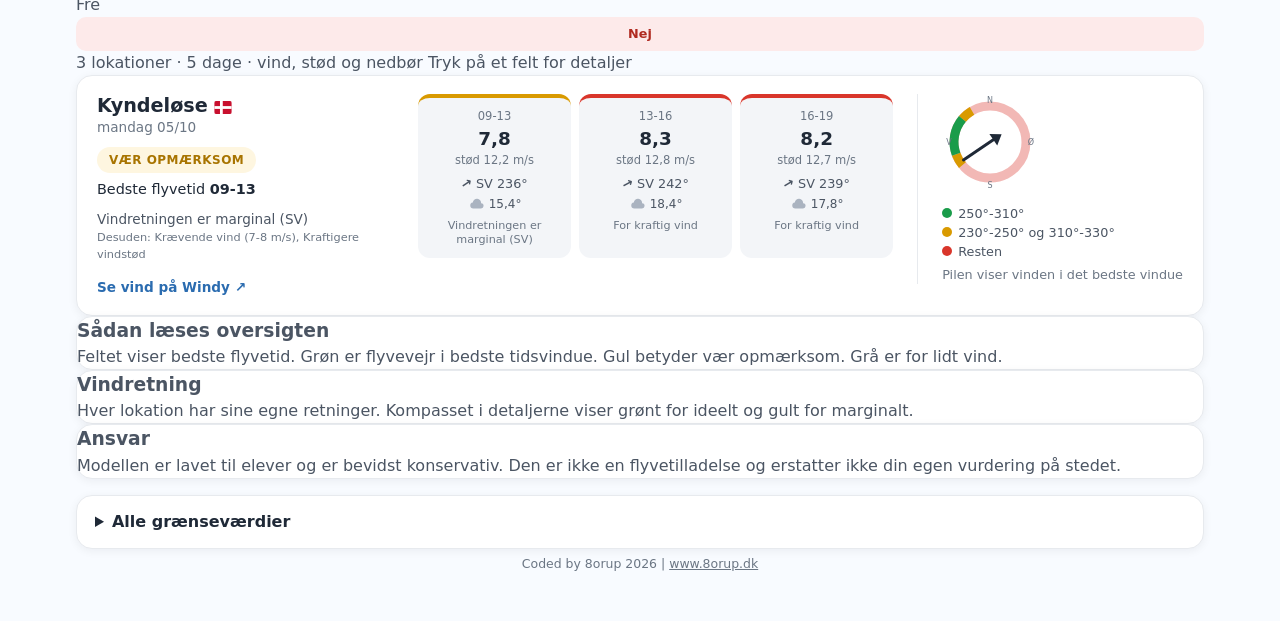
==== commit ac6fb7dd: "Update index.html" ====
--- a/beta/index.html
+++ b/beta/index.html
@@ -13,7 +13,7 @@
 <meta property="og:description" content="5 dages flyvevejr for paragliding på Hammars Backar, Heatherhill og Kyndeløse.">
 <meta property="og:url" content="https://www.8orup.dk/pg/">
 <meta property="og:image" content="https://www.8orup.dk/pg/borup.jpg">
-<link rel="stylesheet" href="style.css?v=21">
+<link rel="stylesheet" href="style.css?v=22">
 <script>
   (function () {
     try {
@@ -30,37 +30,62 @@
 <h1 class="visually-hidden">Elev flyvevejr for paragliding</h1>
 
 <header class="hero">
-  <div class="theme-switch" role="group" aria-label="Tema">
-    <button type="button" data-theme-choice="light">Lys</button>
-    <button type="button" data-theme-choice="dark">Mørk</button>
+  <div class="hero-top">
+    <span class="live-chip" id="live-chip"><i class="pulse"></i><span>Henter data</span></span>
+    <div class="theme-switch" role="group" aria-label="Tema">
+      <button type="button" data-theme-choice="light"><i class="sw-dot sw-sun"></i>Lys</button>
+      <button type="button" data-theme-choice="dark"><i class="sw-dot sw-moon"></i>Mørk</button>
+    </div>
   </div>
 </header>
 
-<div class="toolbar">
-  <div class="filters" id="filters"></div>
-  <button class="chip" id="only-fly" type="button" aria-pressed="false">Kun flyvbare</button>
-  <button class="chip" id="sort" type="button" aria-pressed="false">Bedst først</button>
-  <span class="spacer"></span>
-  <div class="legend">
-    <span><i class="dot bg-green"></i>Flyvevejr</span>
-    <span><i class="dot bg-yellow"></i>Vær opmærksom</span>
-    <span><i class="dot bg-red"></i>Ikke egnet</span>
-    <span><i class="dot bg-grey"></i>For lidt vind</span>
-  </div>
-</div>
-
-<div class="layout">
-  <section class="panel">
+<main class="wrap">
+
+  <section class="board">
+    <div class="board-head">
+      <div class="toolbar">
+        <div class="filters" id="filters"></div>
+        <button class="chip" id="only-fly" type="button" aria-pressed="false">Kun flyvbare</button>
+        <button class="chip" id="sort" type="button" aria-pressed="false">Bedst først</button>
+        <span class="spacer"></span>
+        <div class="legend">
+          <span><i class="dot bg-green"></i>Flyvevejr</span>
+          <span><i class="dot bg-yellow"></i>Vær opmærksom</span>
+          <span><i class="dot bg-red"></i>Ikke egnet</span>
+          <span><i class="dot bg-grey"></i>For lidt vind</span>
+        </div>
+      </div>
+      <p class="meta" id="meta">Henter data...</p>
+    </div>
+
     <div class="matrix-wrap"><table class="matrix" id="matrix"></table></div>
-    <p class="matrix-foot">Teksten i feltet er bedste flyvetid. Tryk på et felt for detaljer.</p>
+    <div class="site-list" id="site-list"></div>
+
+    <div class="board-foot">
+      <span id="foot-info"></span>
+      <span>Tryk på et felt for detaljer</span>
+    </div>
   </section>
+
   <aside class="panel detail" id="detail" aria-live="polite"></aside>
-</div>
-
-<div class="scrim" id="scrim"></div>
-
-<details class="panel rules">
-  <summary>Sådan vurderes det</summary>
+
+  <section class="info-cards">
+    <div class="panel info">
+      <h3>Sådan læses oversigten</h3>
+      <p>Feltet viser bedste flyvetid. Grøn er flyvevejr i bedste tidsvindue. Gul betyder vær opmærksom. Grå er for lidt vind.</p>
+    </div>
+    <div class="panel info">
+      <h3>Vindretning</h3>
+      <p>Hver lokation har sine egne retninger. Kompasset i detaljerne viser grønt for ideelt og gult for marginalt.</p>
+    </div>
+    <div class="panel info">
+      <h3>Ansvar</h3>
+      <p>Modellen er lavet til elever og er bevidst konservativ. Den er ikke en flyvetilladelse og erstatter ikke din egen vurdering på stedet.</p>
+    </div>
+  </section>
+
+  <details class="panel rules">
+  <summary>Alle grænseværdier</summary>
   <div class="rules-grid">
     <div>
       <h3>Vindretning</h3>
@@ -104,11 +129,13 @@
   <p class="note">Modellen er lavet til elever og er bevidst konservativ. Den er ikke en flyvetilladelse og erstatter ikke pilotens egen vurdering på stedet.</p>
 </details>
 
-<p class="updated" id="updated">Henter data...</p>
-
-<footer class="page-footer">
-  <p>Coded by 8orup 2026 | <a href="https://www.8orup.dk" target="_blank" rel="noopener">www.8orup.dk</a></p>
-</footer>
+  <footer class="page-footer">
+    <p>Coded by 8orup 2026 | <a href="https://www.8orup.dk" target="_blank" rel="noopener">www.8orup.dk</a></p>
+  </footer>
+
+</main>
+
+<div class="scrim" id="scrim"></div>
 
 <script>
   // ---------- Tema skift (lys / mørk) ----------
@@ -298,56 +325,77 @@
   }
 
   // ---------- Oversigt ----------
-  function cellHtml(site, day, dayIndex) {
+  function cellHtml(site, day, dayIndex, compact) {
     const selected = state.site === site.name && state.day === dayIndex;
-    const top = day.bestTime
-      ? day.bestTime
-      : '<span class="long">' + STATUS_LABEL[day.status] + '</span><span class="short">' + STATUS_SHORT[day.status] + '</span>';
+    const label = compact ? STATUS_SHORT[day.status] : STATUS_LABEL[day.status];
+    const top = day.bestTime ? day.bestTime.split(", ")[0] : label;
 
     return '<button type="button" class="cell st-' + day.status + (selected ? ' selected' : '') + '" ' +
              'data-site="' + site.name + '" data-day="' + dayIndex + '" ' +
              'aria-label="' + site.name + ', ' + WEEKDAYS_FULL[parseDate(day.date).getDay()] + ': ' + STATUS_LABEL[day.status] + '">' +
              '<b>' + top + '</b>' +
-             '<span class="sub">' + Math.round(day.wind) + ' m/s ' + day.direction + '</span>' +
+             (compact ? '' : '<span class="sub">' + Math.round(day.wind) + ' m/s ' + day.direction + '</span>') +
            '</button>';
   }
 
+  function dayLabel(iso, todayIso) {
+    return iso === todayIso ? "I dag" : WEEKDAYS[parseDate(iso).getDay()];
+  }
+
+  function siteMetaHtml(site) {
+    const good = arcText(site.goodArcs);
+    return good ? '<div class="site-meta">Grøn ' + good + '</div>' : '';
+  }
+
+  function badgeHtml(site) {
+    const c = countryOf(site);
+    return '<span class="cc cc-' + c + '">' + c + '</span>';
+  }
+
+  // Lande i fast rækkefølge, medmindre der sorteres efter bedste status
+  function orderedSites() {
+    const list = visibleSites();
+    if (state.sort) return list;
+    return countryList(list).flatMap(c => list.filter(s => countryOf(s) === c));
+  }
+
   function renderMatrix() {
-    const list = visibleSites();
+    const list = orderedSites();
     const days = DATA.sites[0].days;
-    const todayIso = new Date().toISOString().slice(0, 10);
+    const todayIso = localIso(new Date());
     const cols = days.length + 1;
 
-    let h = '<thead><tr><th class="site"></th>';
+    // Tabel til bred skærm
+    let h = '<thead><tr><th class="site">Lokation · grøn retning</th>';
     days.forEach(d => {
-      const isToday = d.date === todayIso;
-      h += '<th class="' + (isToday ? 'today' : '') + '">' +
-             (isToday ? 'I dag' : WEEKDAYS[parseDate(d.date).getDay()]) +
+      h += '<th class="' + (d.date === todayIso ? 'today' : '') + '">' + dayLabel(d.date, todayIso) +
              '<small>' + ddmm(d.date) + '</small></th>';
     });
     h += '</tr></thead><tbody>';
 
-    // Grupperes efter land, medmindre der sorteres efter bedste status
-    const groups = state.sort
-      ? [[null, list]]
-        : countryList(list).map(c => [c, list.filter(s => countryOf(s) === c)]);
-
-    groups.forEach(([country, sites]) => {
-      if (country) {
-        h += '<tr class="group-row"><td colspan="' + cols + '">' + flagHtml(country) + (COUNTRY_NAME[country] || country) + '</td></tr>';
-      }
-      sites.forEach(site => {
-        const good = arcText(site.goodArcs);
-        h += '<tr><td class="site"><div class="site-name">' + site.name + '</div>' +
-               (good ? '<div class="site-meta">Grøn ' + good + '</div>' : '') + '</td>';
-        site.days.forEach((d, i) => h += '<td>' + cellHtml(site, d, i) + '</td>');
-        h += '</tr>';
+    list.forEach(site => {
+      h += '<tr><td class="site"><div class="site-name">' + badgeHtml(site) + site.name + '</div>' + siteMetaHtml(site) + '</td>';
+      site.days.forEach((d, i) => h += '<td>' + cellHtml(site, d, i) + '</td>');
+      h += '</tr>';
+    });
+
+    if (!list.length) h += '<tr><td colspan="' + cols + '" class="empty">Ingen lokationer matcher filteret</td></tr>';
+    document.getElementById("matrix").innerHTML = h + '</tbody>';
+
+    // Kort pr. lokation til mobil
+    let m = '';
+    list.forEach(site => {
+      m += '<div class="site-card">' +
+             '<div class="site-card-head"><div><div class="site-name">' + badgeHtml(site) + site.name + '</div>' + siteMetaHtml(site) + '</div>' +
+             '<span class="country-tag">' + (COUNTRY_NAME[countryOf(site)] || countryOf(site)) + '</span></div>' +
+             '<div class="mini-days" style="--days:' + site.days.length + '">';
+      site.days.forEach((d, i) => {
+        m += '<div class="mini-day"><span class="mini-label">' + dayLabel(d.date, todayIso) + '</span>' + cellHtml(site, d, i, true) + '</div>';
       });
+      m += '</div></div>';
     });
-
-    if (!list.length) h += '<tr><td colspan="' + cols + '" class="empty">Ingen lokationer matcher filteret</td></tr>';
-
-    document.getElementById("matrix").innerHTML = h + '</tbody>';
+    if (!list.length) m = '<p class="empty">Ingen lokationer matcher filteret</p>';
+    document.getElementById("site-list").innerHTML = m;
   }
 
   // ---------- Detaljer ----------
@@ -452,6 +500,38 @@
   scrimEl.addEventListener("click", closeDetail);
   document.addEventListener("keydown", e => { if (e.key === "Escape") closeDetail(); });
 
+  // Lokal dato som yyyy-MM-dd. toISOString giver UTC og kan skifte dag ved midnat
+  function localIso(d) {
+    return d.getFullYear() + "-" + pad2(d.getMonth() + 1) + "-" + pad2(d.getDate());
+  }
+
+  function relativeTime(iso) {
+    const min = Math.round((Date.now() - new Date(iso).getTime()) / 60000);
+    if (min < 1) return "lige nu";
+    if (min < 60) return "for " + min + " min siden";
+    const t = Math.floor(min / 60);
+    if (t < 24) return "for " + t + (t === 1 ? " time" : " timer") + " siden";
+    return "den " + ddmm(iso.slice(0, 10));
+  }
+
+  function renderMeta() {
+    if (!DATA) return;
+    document.getElementById("meta").textContent =
+      "Opdateret " + relativeTime(DATA.updated) + " · Data fra api.open-meteo.com · Vind i 10 m højde · Flyvetid " + (DATA.flyingHours || "");
+  }
+
+  function renderLiveChip() {
+    const todayIso = localIso(new Date());
+    const n = DATA.sites.filter(s => {
+      const d = s.days.find(x => x.date === todayIso);
+      return d && (d.status === "green" || d.status === "yellow");
+    }).length;
+    const chip = document.getElementById("live-chip");
+    chip.classList.toggle("none", n === 0);
+    chip.querySelector("span").textContent =
+      (n === 0 ? "Ingen" : n + " af " + DATA.sites.length) + " lokationer flyvbare i dag";
+  }
+
   function formatUpdated(iso) {
     const d = new Date(iso);
     return "Vejrinformation sidst opdateret " + pad2(d.getDate()) + "/" + pad2(d.getMonth() + 1) + "/" + d.getFullYear() +
@@ -474,11 +554,15 @@
         (STATUS_RANK[(a.days[0] || {}).status] ?? 9) - (STATUS_RANK[(b.days[0] || {}).status] ?? 9))[0];
       state.site = first ? first.name : null;
 
-      document.getElementById("updated").textContent = formatUpdated(data.updated);
+      document.getElementById("foot-info").textContent =
+        data.sites.length + " lokationer · " + (data.forecastDays || data.sites[0].days.length) + " dage · vind, stød og nedbør";
+      renderMeta();
+      renderLiveChip();
+      setInterval(renderMeta, 60000);
       renderAll();
     })
     .catch(err => {
-      document.getElementById("updated").textContent = "Kunne ikke hente weather.json (" + err.message + ")";
+      document.getElementById("meta").textContent = "Kunne ikke hente weather.json (" + err.message + ")";
     });
 </script>
 
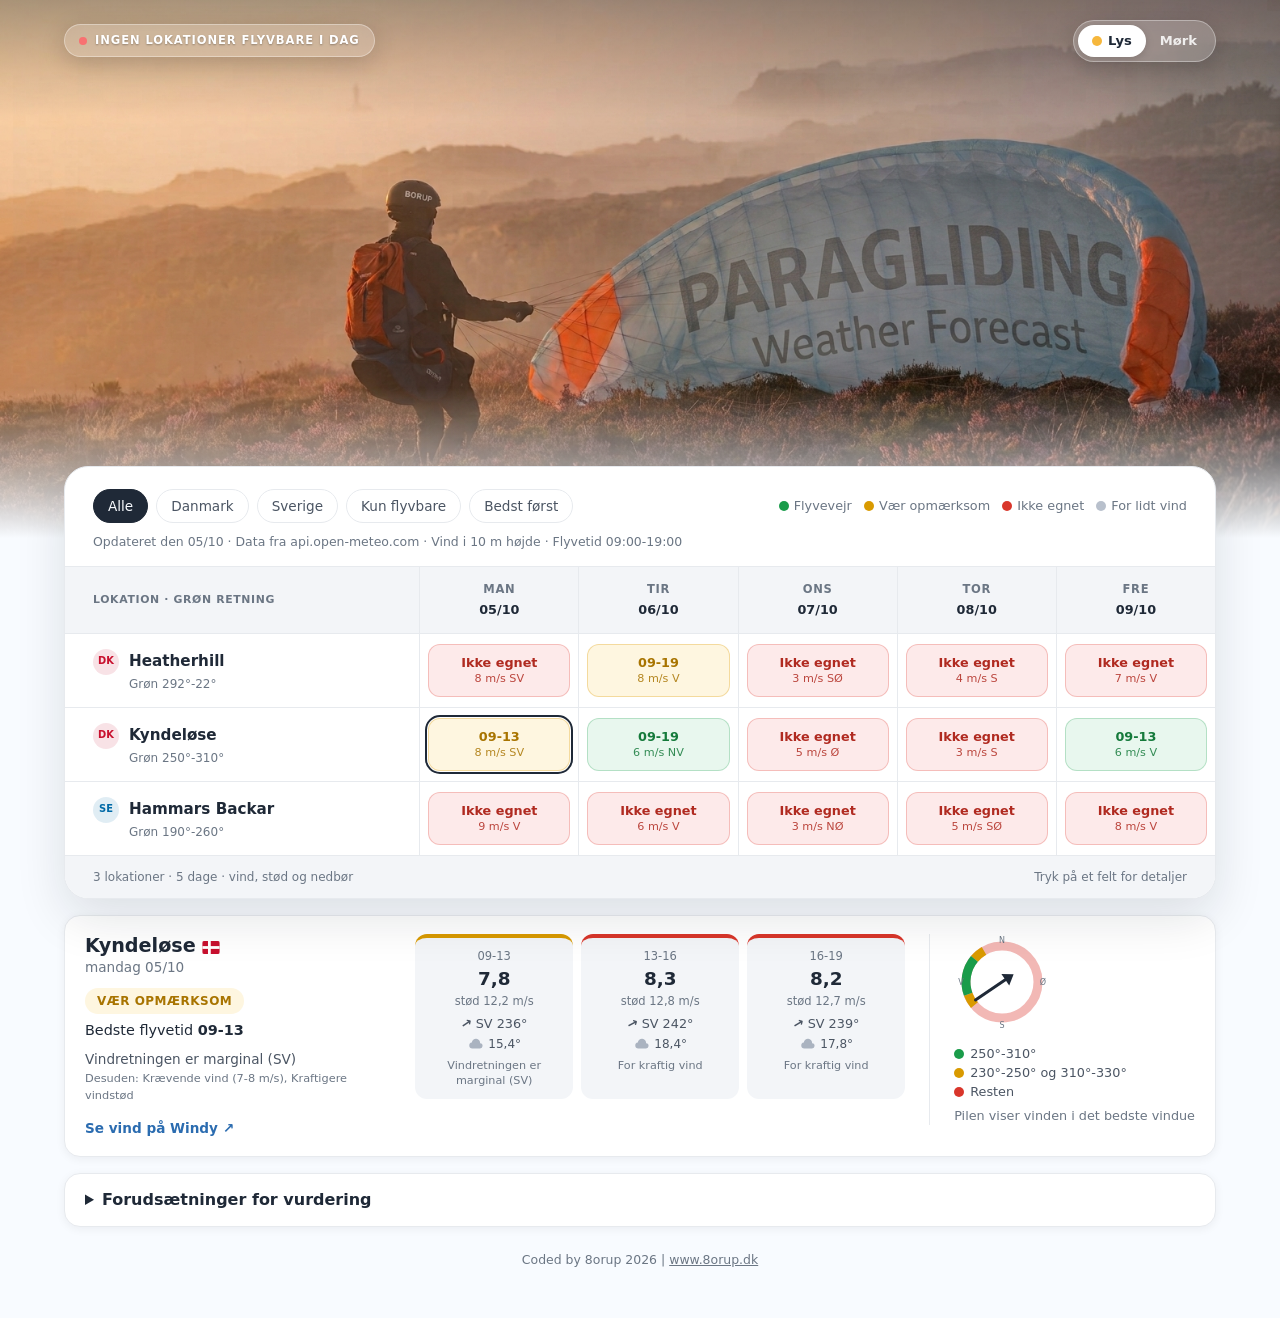
==== commit d2a7132f: "Add files via upload" ====
--- a/beta/index.html
+++ b/beta/index.html
@@ -13,7 +13,7 @@
 <meta property="og:description" content="5 dages flyvevejr for paragliding på Hammars Backar, Heatherhill og Kyndeløse.">
 <meta property="og:url" content="https://www.8orup.dk/pg/">
 <meta property="og:image" content="https://www.8orup.dk/pg/borup.jpg">
-<link rel="stylesheet" href="style.css?v=22">
+<link rel="stylesheet" href="style.css?v=23">
 <script>
   (function () {
     try {
@@ -69,23 +69,8 @@
 
   <aside class="panel detail" id="detail" aria-live="polite"></aside>
 
-  <section class="info-cards">
-    <div class="panel info">
-      <h3>Sådan læses oversigten</h3>
-      <p>Feltet viser bedste flyvetid. Grøn er flyvevejr i bedste tidsvindue. Gul betyder vær opmærksom. Grå er for lidt vind.</p>
-    </div>
-    <div class="panel info">
-      <h3>Vindretning</h3>
-      <p>Hver lokation har sine egne retninger. Kompasset i detaljerne viser grønt for ideelt og gult for marginalt.</p>
-    </div>
-    <div class="panel info">
-      <h3>Ansvar</h3>
-      <p>Modellen er lavet til elever og er bevidst konservativ. Den er ikke en flyvetilladelse og erstatter ikke din egen vurdering på stedet.</p>
-    </div>
-  </section>
-
   <details class="panel rules">
-  <summary>Alle grænseværdier</summary>
+  <summary>Forudsætninger for vurdering</summary>
   <div class="rules-grid">
     <div>
       <h3>Vindretning</h3>
--- a/beta/style.css
+++ b/beta/style.css
@@ -63,9 +63,15 @@
   background: var(--bg);
   color: var(--text);
   line-height: 1.5;
-  padding: 16px 16px 48px;
-  max-width: 1160px;
+  padding-bottom: 48px;
+}
+
+.wrap {
+  max-width: 1200px;
   margin: 0 auto;
+  padding: 0 24px;
+  display: grid;
+  gap: 16px;
 }
 
 button { font: inherit; color: inherit; }
@@ -82,65 +88,183 @@
   border: 0;
 }
 
-/* ---------- Header ---------- */
+/* ---------- Header ----------
+   Billedet med logoet går fra kant til kant og glider over i baggrunden.
+   Oversigten lægger sig op over den nederste del af billedet */
 
 .hero {
   position: relative;
-  border-radius: 18px;
+  height: clamp(300px, 42vw, 560px);
+  background: #2a2a2a url("borup.jpg") center 38% / cover;
   overflow: hidden;
-  aspect-ratio: 1584 / 672;
-  max-height: 240px;
-  width: 100%;
-  background: #333 url("borup.jpg") center 35% / cover;
-  box-shadow: var(--card-shadow);
-  margin-bottom: 16px;
 }
 
 .hero::after {
   content: "";
   position: absolute;
   inset: 0;
-  background: linear-gradient(0deg, rgba(15, 20, 30, 0.6) 0%, rgba(15, 20, 30, 0) 55%);
-}
-
-.hero-text {
-  position: absolute;
-  left: 20px;
-  right: 20px;
-  bottom: 14px;
-  z-index: 1;
-  color: rgba(255, 255, 255, 0.9);
-  font-size: 0.9rem;
-  text-shadow: 0 1px 3px rgba(0, 0, 0, 0.4);
-}
-
+  background:
+    linear-gradient(180deg, rgba(10, 14, 20, 0.35) 0%, rgba(10, 14, 20, 0) 22%),
+    linear-gradient(0deg, var(--bg) 0%, rgba(0, 0, 0, 0) 28%);
+  pointer-events: none;
+}
+
+.hero-top {
+  position: relative;
+  z-index: 2;
+  max-width: 1200px;
+  margin: 0 auto;
+  padding: 20px 24px;
+  display: flex;
+  justify-content: space-between;
+  align-items: center;
+  gap: 12px;
+}
+
+/* Glas-effekt til chip og temaknap */
+.live-chip,
 .theme-switch {
-  position: absolute;
-  top: 12px;
-  right: 12px;
-  z-index: 2;
-  display: flex;
-  padding: 3px;
+  background: rgba(255, 255, 255, 0.18);
+  border: 1px solid rgba(255, 255, 255, 0.35);
+  -webkit-backdrop-filter: blur(12px);
+  backdrop-filter: blur(12px);
+  box-shadow: 0 6px 24px rgba(0, 0, 0, 0.18);
   border-radius: 999px;
-  background: rgba(255, 255, 255, 0.9);
-  box-shadow: 0 1px 4px rgba(0, 0, 0, 0.2);
-}
+}
+
+.live-chip {
+  display: inline-flex;
+  align-items: center;
+  gap: 8px;
+  padding: 7px 14px;
+  color: #fff;
+  font-size: 0.72rem;
+  font-weight: 700;
+  letter-spacing: 0.08em;
+  text-transform: uppercase;
+  text-shadow: 0 1px 2px rgba(0, 0, 0, 0.3);
+}
+
+.pulse {
+  width: 8px;
+  height: 8px;
+  border-radius: 50%;
+  background: #34d399;
+  box-shadow: 0 0 0 0 rgba(52, 211, 153, 0.7);
+  animation: pulse 2s infinite;
+}
+
+.live-chip.none .pulse { background: #f87171; animation: none; }
+
+@keyframes pulse {
+  0%   { box-shadow: 0 0 0 0 rgba(52, 211, 153, 0.6); }
+  70%  { box-shadow: 0 0 0 8px rgba(52, 211, 153, 0); }
+  100% { box-shadow: 0 0 0 0 rgba(52, 211, 153, 0); }
+}
+
+@media (prefers-reduced-motion: reduce) { .pulse { animation: none; } }
+
+.theme-switch { display: flex; padding: 4px; flex: none; }
 
 .theme-switch button {
+  display: inline-flex;
+  align-items: center;
+  gap: 6px;
   border: 0;
   background: none;
-  color: #1f2937;
-  padding: 5px 12px;
+  color: rgba(255, 255, 255, 0.85);
+  padding: 6px 14px;
   border-radius: 999px;
-  font-size: 0.8rem;
+  font-size: 0.82rem;
   font-weight: 600;
   cursor: pointer;
 }
 
 .theme-switch button[aria-pressed="true"] {
-  background: #1f2937;
-  color: #fff;
-}
+  background: #fff;
+  color: #1f2937;
+  box-shadow: 0 2px 8px rgba(0, 0, 0, 0.15);
+}
+
+.sw-dot { width: 10px; height: 10px; border-radius: 50%; display: none; }
+.theme-switch button[aria-pressed="true"] .sw-dot { display: inline-block; }
+.sw-sun  { background: #f6b73c; }
+.sw-moon { background: #6a7bd8; }
+
+/* ---------- Tavle med oversigten ---------- */
+
+.board {
+  position: relative;
+  z-index: 3;
+  margin-top: -72px;
+  background: var(--card-bg);
+  border: 1px solid var(--line);
+  border-radius: 24px;
+  box-shadow: 0 18px 50px rgba(20, 25, 35, 0.12);
+  overflow: hidden;
+}
+
+:root[data-theme="dark"] .board { box-shadow: 0 18px 50px rgba(0, 0, 0, 0.5); }
+
+.board-head { padding: 22px 28px 14px; }
+.board-head .toolbar { margin-bottom: 10px; }
+
+.meta { font-size: 0.78rem; color: var(--muted); }
+
+.board-foot {
+  display: flex;
+  justify-content: space-between;
+  gap: 12px;
+  flex-wrap: wrap;
+  padding: 12px 28px;
+  font-size: 0.75rem;
+  color: var(--muted);
+  border-top: 1px solid var(--line);
+  background: var(--surface);
+}
+
+/* Landekode som lille rund mærkat */
+.cc {
+  display: inline-flex;
+  align-items: center;
+  justify-content: center;
+  width: 26px;
+  height: 26px;
+  border-radius: 50%;
+  font-size: 0.62rem;
+  font-weight: 800;
+  margin-right: 10px;
+  vertical-align: middle;
+  flex: none;
+  background: var(--grey-bg);
+  color: var(--grey-text);
+}
+
+.cc-DK { background: rgba(200, 16, 46, 0.12); color: #c8102e; }
+.cc-SE { background: rgba(0, 106, 167, 0.12); color: #006aa7; }
+:root[data-theme="dark"] .cc-DK { background: rgba(240, 90, 110, 0.2); color: #ff8a9b; }
+:root[data-theme="dark"] .cc-SE { background: rgba(80, 160, 230, 0.2); color: #8cc8ff; }
+
+.country-tag {
+  font-size: 0.7rem;
+  color: var(--muted);
+  border: 1px solid var(--line);
+  border-radius: 999px;
+  padding: 2px 10px;
+  white-space: nowrap;
+}
+
+/* Kort til mobil. Skjult på bred skærm */
+.site-list { display: none; }
+
+.site-card { padding: 16px 20px; border-top: 1px solid var(--line); }
+.site-card-head { display: flex; justify-content: space-between; align-items: flex-start; gap: 8px; margin-bottom: 10px; }
+.site-card .site-meta { padding-left: 36px; }
+
+.mini-days { display: grid; grid-template-columns: repeat(var(--days, 5), 1fr); gap: 6px; }
+.mini-day { display: flex; flex-direction: column; gap: 4px; align-items: stretch; text-align: center; }
+.mini-label { font-size: 0.65rem; font-weight: 700; color: var(--muted); text-transform: uppercase; letter-spacing: 0.04em; }
+.mini-day .cell { min-width: 0; padding: 8px 2px; }
 
 /* ---------- Værktøjslinje ---------- */
 
@@ -199,11 +323,7 @@
 /* ---------- Layout ---------- */
 
 /* Oversigt øverst og detaljer under. Virker ens med 3 eller 30 lokationer */
-.layout {
-  display: grid;
-  grid-template-columns: 1fr;
-  gap: 16px;
-}
+
 
 .panel {
   background: var(--card-bg);
@@ -214,7 +334,7 @@
 
 /* ---------- Oversigt ---------- */
 
-.matrix-wrap { overflow-x: auto; padding-bottom: 8px; }
+.matrix-wrap { overflow-x: auto; }
 
 .matrix { width: 100%; border-collapse: separate; border-spacing: 0; }
 
@@ -222,27 +342,41 @@
 .matrix td { padding: 6px; text-align: center; }
 
 .matrix thead th {
-  font-size: 0.75rem;
-  font-weight: 600;
+  font-size: 0.72rem;
+  font-weight: 700;
   color: var(--muted);
   text-transform: uppercase;
-  letter-spacing: 0.03em;
-  padding-top: 14px;
-}
+  letter-spacing: 0.06em;
+  padding: 14px 8px;
+  background: var(--surface);
+  border-top: 1px solid var(--line);
+  border-bottom: 1px solid var(--line);
+}
+
+.matrix thead th.site { font-size: 0.68rem; }
+
+.matrix tbody td { padding: 10px 8px; border-bottom: 1px solid var(--line); }
+.matrix tbody tr:last-child td { border-bottom: 0; }
+.matrix td + td, .matrix th + th { border-left: 1px solid var(--line); }
+.matrix tbody tr:hover td { background: var(--surface); }
+.matrix tbody tr:hover td .cell { filter: saturate(1.15); }
 
 .matrix thead th small {
   display: block;
-  font-weight: 400;
+  margin-top: 2px;
+  font-size: 0.8rem;
+  font-weight: 600;
+  color: var(--strong);
   text-transform: none;
   letter-spacing: 0;
 }
 
 .matrix thead th.today { color: var(--accent); }
 
-.matrix .site { text-align: left; padding-left: 16px; white-space: nowrap; }
-
-.site-name { font-weight: 600; color: var(--strong); font-size: 0.95rem; }
-.site-meta { font-size: 0.75rem; color: var(--muted); }
+.matrix .site { text-align: left; padding-left: 28px; white-space: nowrap; min-width: 230px; }
+
+.site-name { font-weight: 600; color: var(--strong); font-size: 0.95rem; display: flex; align-items: center; }
+.site-meta { font-size: 0.75rem; color: var(--muted); padding-left: 36px; }
 
 .group-row td {
   text-align: left;
@@ -269,10 +403,11 @@
 
 .cell {
   width: 100%;
-  min-width: 62px;
-  border: 2px solid transparent;
-  border-radius: 10px;
-  padding: 7px 4px;
+  min-width: 72px;
+  border: 1px solid transparent;
+  border-radius: 12px;
+  padding: 10px 4px;
+  transition: transform 0.12s, box-shadow 0.12s;
   cursor: pointer;
   display: flex;
   flex-direction: column;
@@ -291,7 +426,12 @@
 .cell.st-red    { background: var(--red-bg);    color: var(--red-text); }
 .cell.st-grey   { background: var(--grey-bg);   color: var(--grey-text); }
 
-.cell.selected { border-color: var(--strong); }
+.cell:hover { transform: translateY(-1px); box-shadow: 0 4px 12px rgba(20, 25, 35, 0.1); }
+.cell.st-green  { border-color: rgba(26, 156, 74, 0.25); }
+.cell.st-yellow { border-color: rgba(217, 154, 0, 0.3); }
+.cell.st-red    { border-color: rgba(217, 54, 43, 0.25); }
+.cell.st-grey   { border-color: var(--line); }
+.cell.selected { outline: 2px solid var(--strong); outline-offset: 1px; }
 .cell:focus-visible { outline: 2px solid var(--accent); outline-offset: 2px; }
 
 .matrix-foot { font-size: 0.75rem; color: var(--muted); padding: 6px 16px 14px; }
@@ -417,7 +557,7 @@
 
 /* ---------- Sådan vurderes det ---------- */
 
-details.rules { margin-top: 16px; padding: 14px 18px; }
+details.rules { padding: 14px 20px; }
 details.rules summary { cursor: pointer; font-weight: 600; color: var(--strong); }
 
 .rules-grid {
@@ -435,12 +575,13 @@
 
 .updated { text-align: center; font-size: 0.78rem; color: var(--muted); margin-top: 20px; }
 
-.page-footer { text-align: center; color: var(--muted); font-size: 0.78rem; margin-top: 6px; }
+.page-footer { text-align: center; color: var(--muted); font-size: 0.78rem; margin-top: 8px; }
 .page-footer a { color: inherit; }
 
 /* ---------- Mobil ---------- */
 
 @media (max-width: 900px) {
+
   .detail { display: block; padding: 18px; }
   .detail .windows { margin-top: 14px; }
   .detail .compass-row {
@@ -496,3 +637,23 @@
 
   .theme-switch button { padding: 4px 10px; font-size: 0.75rem; }
 }
+
+/* Telefon: tabellen skiftes ud med et kort pr. lokation */
+@media (max-width: 700px) {
+  .wrap { padding: 0 12px; }
+  /* Hele logoet skal kunne ses, så billedet beskæres ikke i siderne */
+  .hero { height: auto; aspect-ratio: 1584 / 760; background-position: center 30%; }
+  .hero-top { padding: 14px 12px; }
+  .live-chip { font-size: 0.62rem; padding: 6px 10px; letter-spacing: 0.05em; }
+  .theme-switch button { padding: 5px 10px; font-size: 0.75rem; }
+  .board { margin-top: -28px; border-radius: 20px; }
+  .board-head { padding: 18px 16px 12px; }
+  .board-foot { padding: 12px 16px; }
+  .filters { flex-wrap: nowrap; overflow-x: auto; }
+  .matrix-wrap { display: none; }
+  .site-list { display: block; }
+  .site-card { padding: 14px 16px; }
+  .site-card .cell { font-size: 0.72rem; }
+  .site-card .cell b { font-size: 0.72rem; }
+  .site-card .site-meta { display: block; }
+}
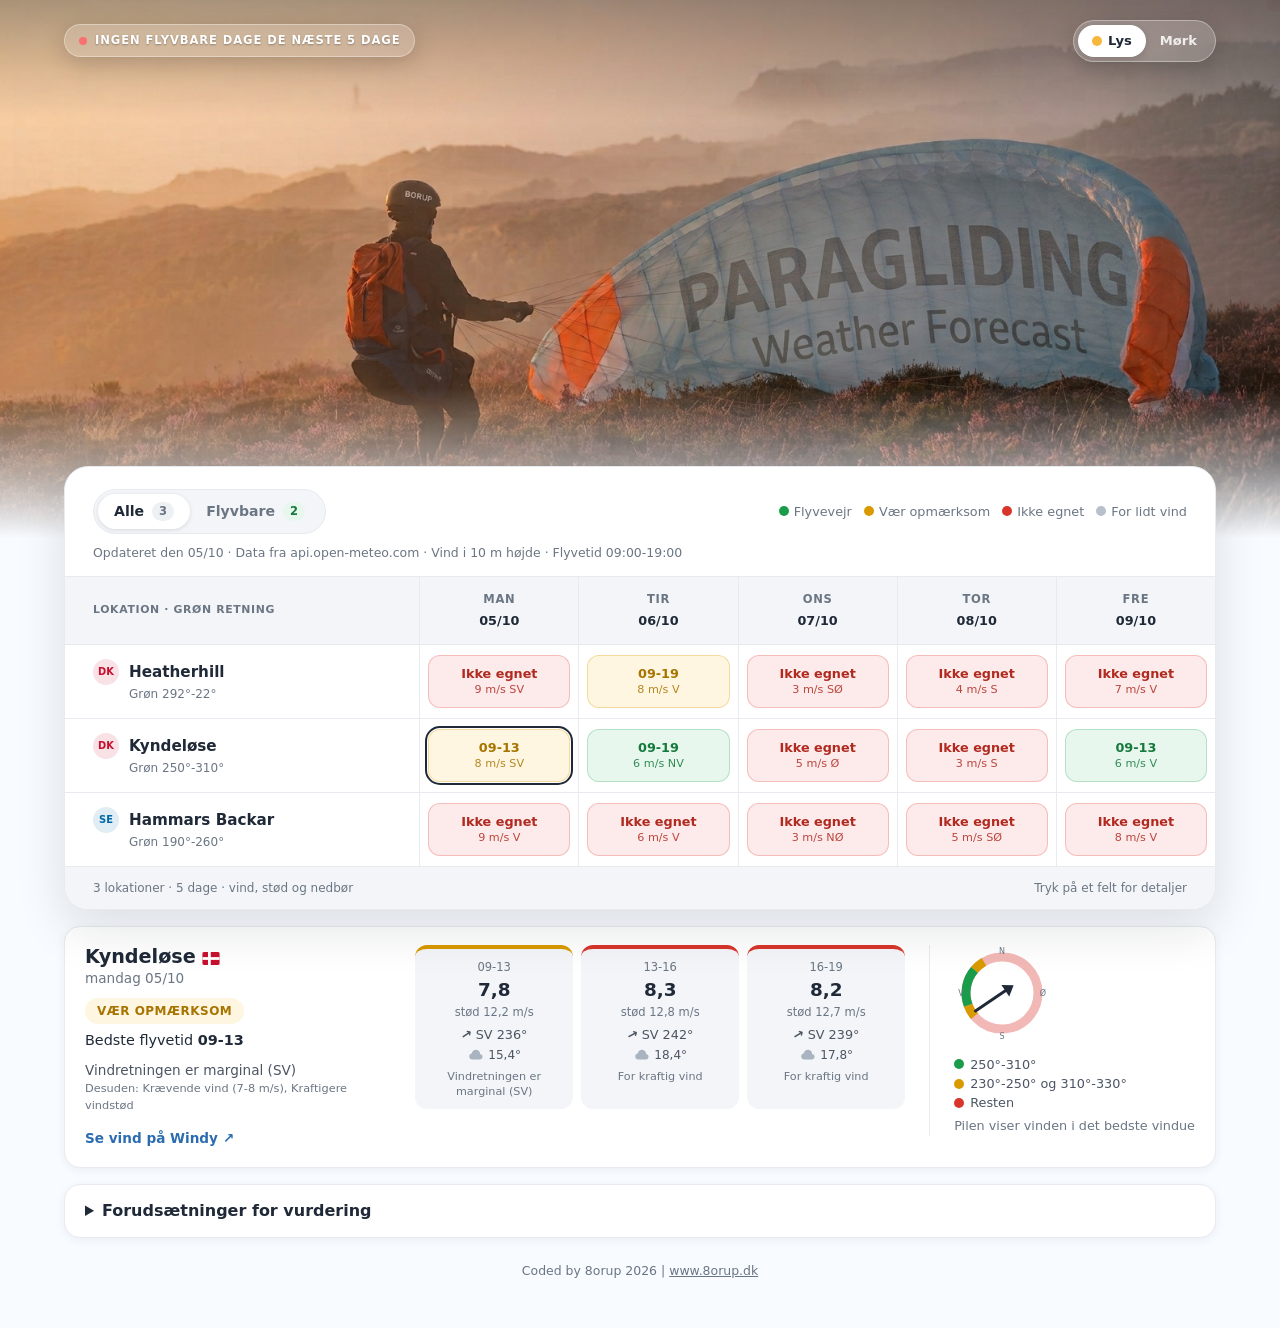
==== commit 06700a12: "Add files via upload" ====
--- a/beta/index.html
+++ b/beta/index.html
@@ -13,7 +13,7 @@
 <meta property="og:description" content="5 dages flyvevejr for paragliding på Hammars Backar, Heatherhill og Kyndeløse.">
 <meta property="og:url" content="https://www.8orup.dk/pg/">
 <meta property="og:image" content="https://www.8orup.dk/pg/borup.jpg">
-<link rel="stylesheet" href="style.css?v=23">
+<link rel="stylesheet" href="style.css?v=24">
 <script>
   (function () {
     try {
@@ -31,7 +31,7 @@
 
 <header class="hero">
   <div class="hero-top">
-    <span class="live-chip" id="live-chip"><i class="pulse"></i><span>Henter data</span></span>
+    <span class="live-chip" id="live-chip" role="status"><i class="pulse"></i><span>Henter data</span></span>
     <div class="theme-switch" role="group" aria-label="Tema">
       <button type="button" data-theme-choice="light"><i class="sw-dot sw-sun"></i>Lys</button>
       <button type="button" data-theme-choice="dark"><i class="sw-dot sw-moon"></i>Mørk</button>
@@ -44,9 +44,10 @@
   <section class="board">
     <div class="board-head">
       <div class="toolbar">
-        <div class="filters" id="filters"></div>
-        <button class="chip" id="only-fly" type="button" aria-pressed="false">Kun flyvbare</button>
-        <button class="chip" id="sort" type="button" aria-pressed="false">Bedst først</button>
+        <div class="segment" id="show" role="group" aria-label="Vis lokationer">
+          <button type="button" data-show="all" aria-pressed="true">Alle <span class="count" id="count-all"></span></button>
+          <button type="button" data-show="fly" aria-pressed="false">Flyvbare <span class="count" id="count-fly"></span></button>
+        </div>
         <span class="spacer"></span>
         <div class="legend">
           <span><i class="dot bg-green"></i>Flyvevejr</span>
@@ -296,17 +297,12 @@
   }
 
   // ---------- Filtre ----------
+  // Antal i knapperne Alle og Flyvbare
   function renderFilters() {
-    const countries = countryList(DATA.sites);
-    const el = document.getElementById("filters");
-
-    // Filtre giver kun mening når der er mere end ét land
-    if (countries.length < 2) { el.innerHTML = ""; return; }
-
-    const opts = [["ALL", "Alle"]].concat(countries.map(c => [c, COUNTRY_NAME[c] || c]));
-    el.innerHTML = opts.map(o =>
-      '<button class="chip" type="button" data-c="' + o[0] + '" aria-pressed="' + (state.country === o[0]) + '">' + o[1] + '</button>'
-    ).join("");
+    document.getElementById("count-all").textContent = DATA.sites.length;
+    document.getElementById("count-fly").textContent = DATA.sites.filter(isFlyable).length;
+    document.querySelectorAll("[data-show]").forEach(b =>
+      b.setAttribute("aria-pressed", (b.dataset.show === "fly") === state.onlyFly));
   }
 
   // ---------- Oversigt ----------
@@ -449,22 +445,11 @@
   function renderAll() { renderFilters(); renderMatrix(); renderDetail(); }
 
   // ---------- Hændelser ----------
-  document.getElementById("filters").addEventListener("click", e => {
-    const b = e.target.closest("[data-c]");
+  document.getElementById("show").addEventListener("click", e => {
+    const b = e.target.closest("[data-show]");
     if (!b) return;
-    state.country = b.dataset.c;
-    renderAll();
-  });
-
-  document.getElementById("only-fly").addEventListener("click", e => {
-    state.onlyFly = !state.onlyFly;
-    e.currentTarget.setAttribute("aria-pressed", state.onlyFly);
-    renderMatrix();
-  });
-
-  document.getElementById("sort").addEventListener("click", e => {
-    state.sort = !state.sort;
-    e.currentTarget.setAttribute("aria-pressed", state.sort);
+    state.onlyFly = b.dataset.show === "fly";
+    renderFilters();
     renderMatrix();
   });
 
@@ -505,16 +490,63 @@
       "Opdateret " + relativeTime(DATA.updated) + " · Data fra api.open-meteo.com · Vind i 10 m højde · Flyvetid " + (DATA.flyingHours || "");
   }
 
+  // Finder første dag efter i dag hvor mindst én lokation kan flyves.
+  // Grøn foretrækkes frem for gul samme dag
+  function nextFlyable(todayIso) {
+    const dates = DATA.sites[0].days.map(d => d.date).filter(d => d > todayIso);
+    for (const date of dates) {
+      const hits = [];
+      DATA.sites.forEach(site => {
+        const di = site.days.findIndex(d => d.date === date);
+        const d = site.days[di];
+        if (d && (d.status === "green" || d.status === "yellow")) hits.push({ site, day: d, di });
+      });
+      if (hits.length) {
+        hits.sort((a, b) => STATUS_RANK[a.day.status] - STATUS_RANK[b.day.status]);
+        return { date, hits };
+      }
+    }
+    return null;
+  }
+
   function renderLiveChip() {
     const todayIso = localIso(new Date());
     const n = DATA.sites.filter(s => {
       const d = s.days.find(x => x.date === todayIso);
       return d && (d.status === "green" || d.status === "yellow");
     }).length;
+
     const chip = document.getElementById("live-chip");
-    chip.classList.toggle("none", n === 0);
-    chip.querySelector("span").textContent =
-      (n === 0 ? "Ingen" : n + " af " + DATA.sites.length) + " lokationer flyvbare i dag";
+    const text = chip.querySelector("span");
+    chip.classList.remove("none", "next");
+    chip.onclick = null;
+
+    if (n > 0) {
+      text.textContent = n + " af " + DATA.sites.length + " lokationer flyvbare i dag";
+      return;
+    }
+
+    const next = nextFlyable(todayIso);
+    if (!next) {
+      chip.classList.add("none");
+      text.textContent = "Ingen flyvbare dage de næste " + DATA.sites[0].days.length + " dage";
+      return;
+    }
+
+    // Vis næste mulighed. Et klik på chippen åbner detaljerne for den
+    const best = next.hits[0];
+    const more = next.hits.length > 1 ? " +" + (next.hits.length - 1) : "";
+    chip.classList.add("next");
+    text.textContent = "Ingen i dag · Næste " + WEEKDAYS[parseDate(next.date).getDay()].toLowerCase() + " " + ddmm(next.date) +
+                       " · " + best.site.name + (best.day.bestTime ? " " + best.day.bestTime.split(", ")[0] : "") + more;
+    chip.onclick = () => {
+      state.site = best.site.name;
+      state.day = best.di;
+      renderMatrix();
+      renderDetail();
+      openDetail();
+      detailEl.scrollIntoView({ behavior: "smooth", block: "center" });
+    };
   }
 
   function formatUpdated(iso) {
--- a/beta/style.css
+++ b/beta/style.css
@@ -155,6 +155,15 @@
 }
 
 .live-chip.none .pulse { background: #f87171; animation: none; }
+.live-chip.next { cursor: pointer; }
+.live-chip.next:hover { background: rgba(255, 255, 255, 0.28); }
+.live-chip.next .pulse { background: #fbbf24; animation: pulse-amber 2s infinite; }
+
+@keyframes pulse-amber {
+  0%   { box-shadow: 0 0 0 0 rgba(251, 191, 36, 0.6); }
+  70%  { box-shadow: 0 0 0 8px rgba(251, 191, 36, 0); }
+  100% { box-shadow: 0 0 0 0 rgba(251, 191, 36, 0); }
+}
 
 @keyframes pulse {
   0%   { box-shadow: 0 0 0 0 rgba(52, 211, 153, 0.6); }
@@ -162,7 +171,7 @@
   100% { box-shadow: 0 0 0 0 rgba(52, 211, 153, 0); }
 }
 
-@media (prefers-reduced-motion: reduce) { .pulse { animation: none; } }
+@media (prefers-reduced-motion: reduce) { .pulse, .live-chip.next .pulse { animation: none; } }
 
 .theme-switch { display: flex; padding: 4px; flex: none; }
 
@@ -276,7 +285,45 @@
   margin-bottom: 12px;
 }
 
-.filters { display: flex; gap: 8px; flex-wrap: wrap; }
+/* Segmentknap: Alle eller kun flyvbare */
+.segment {
+  display: inline-flex;
+  padding: 4px;
+  border-radius: 999px;
+  background: var(--surface);
+  border: 1px solid var(--line);
+}
+
+.segment button {
+  display: inline-flex;
+  align-items: center;
+  gap: 8px;
+  border: 0;
+  background: none;
+  padding: 7px 16px;
+  border-radius: 999px;
+  font-size: 0.88rem;
+  font-weight: 600;
+  color: var(--muted);
+  cursor: pointer;
+}
+
+.segment button[aria-pressed="true"] {
+  background: var(--card-bg);
+  color: var(--strong);
+  box-shadow: 0 1px 4px rgba(20, 25, 35, 0.12);
+}
+
+.segment .count {
+  min-width: 22px;
+  padding: 1px 7px;
+  border-radius: 999px;
+  font-size: 0.72rem;
+  background: var(--grey-bg);
+  color: var(--grey-text);
+}
+
+.segment button[data-show="fly"] .count { background: var(--green-bg); color: var(--green-text); }
 
 .chip {
   border: 1px solid var(--line);
@@ -644,12 +691,11 @@
   /* Hele logoet skal kunne ses, så billedet beskæres ikke i siderne */
   .hero { height: auto; aspect-ratio: 1584 / 760; background-position: center 30%; }
   .hero-top { padding: 14px 12px; }
-  .live-chip { font-size: 0.62rem; padding: 6px 10px; letter-spacing: 0.05em; }
+  .live-chip { font-size: 0.62rem; padding: 6px 10px; letter-spacing: 0.05em; border-radius: 14px; line-height: 1.35; }
   .theme-switch button { padding: 5px 10px; font-size: 0.75rem; }
   .board { margin-top: -28px; border-radius: 20px; }
   .board-head { padding: 18px 16px 12px; }
   .board-foot { padding: 12px 16px; }
-  .filters { flex-wrap: nowrap; overflow-x: auto; }
   .matrix-wrap { display: none; }
   .site-list { display: block; }
   .site-card { padding: 14px 16px; }
